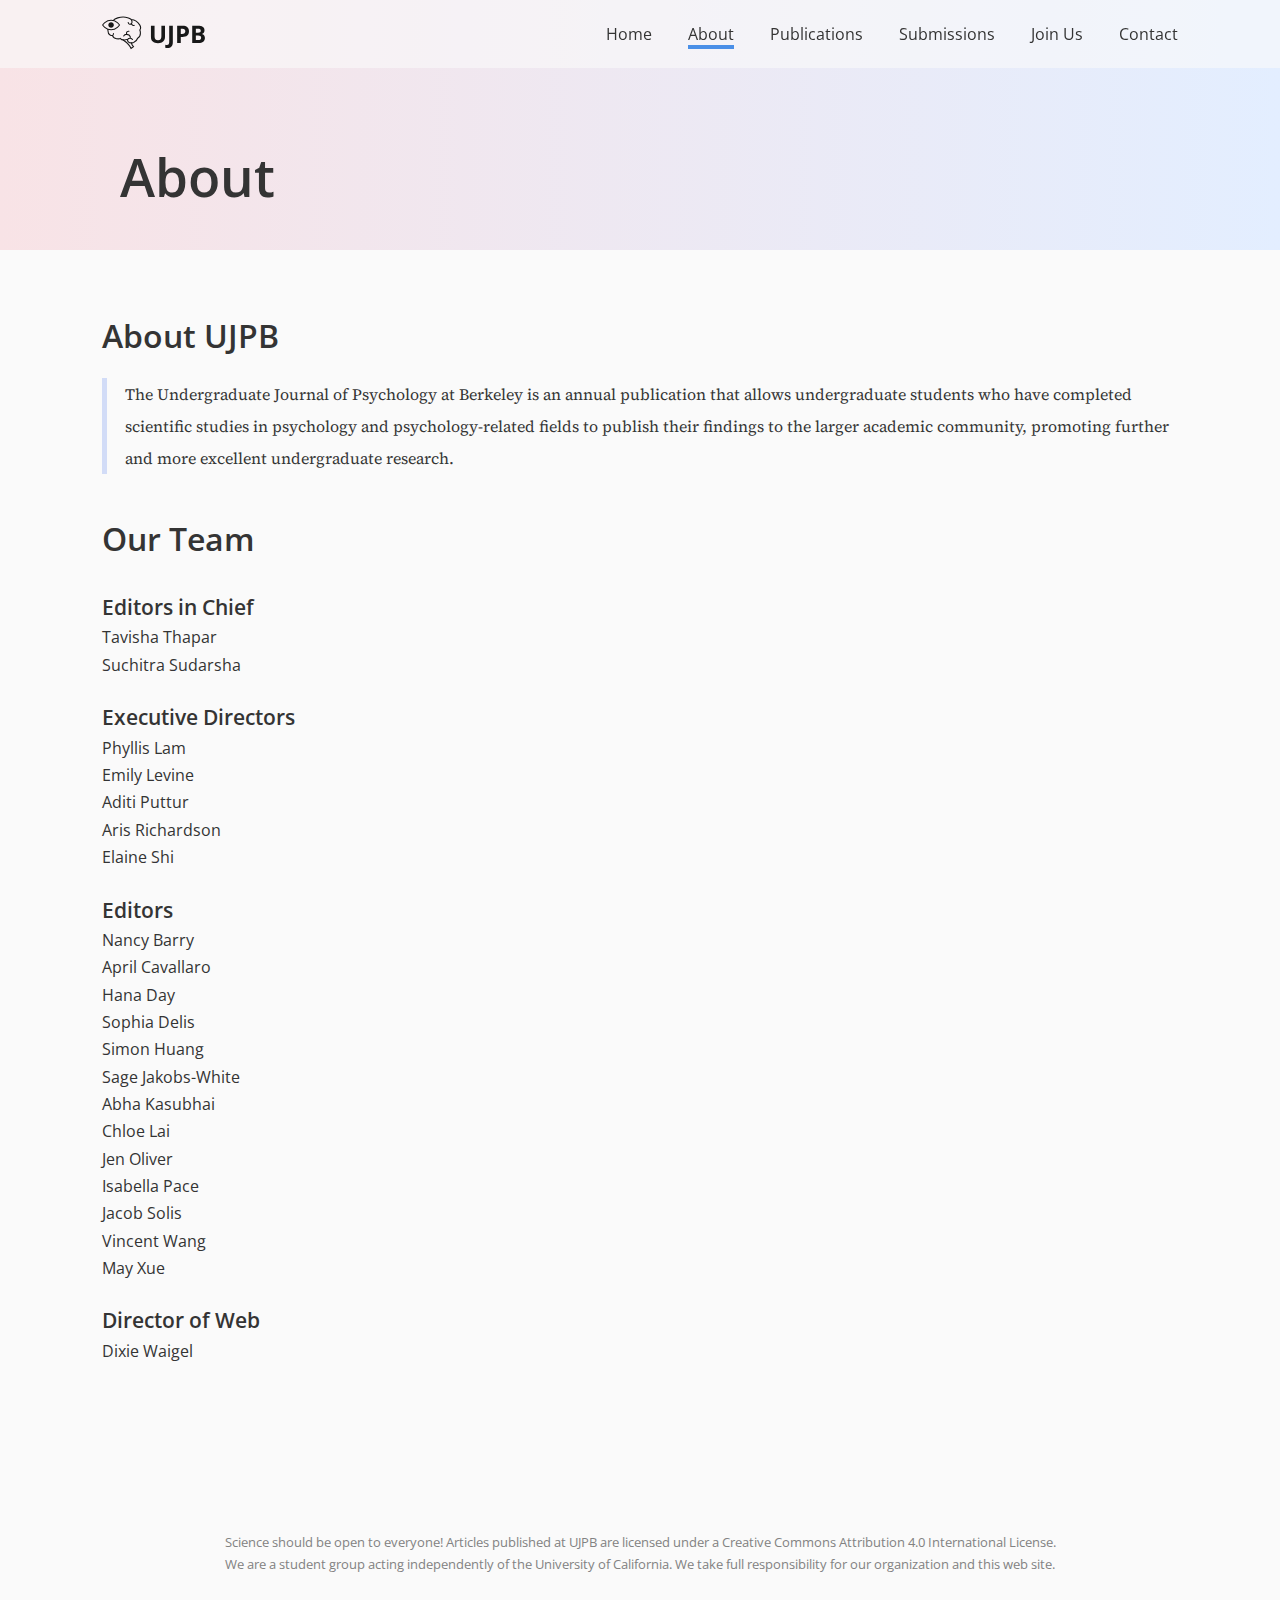
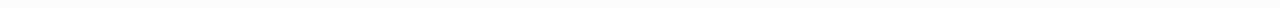
==== about.html @ ec9692de "UJPB – My position" ====
<!DOCTYPE html>
<!--[if lt IE 7]>      <html class="no-js lt-ie9 lt-ie8 lt-ie7"> <![endif]-->
<!--[if IE 7]>         <html class="no-js lt-ie9 lt-ie8"> <![endif]-->
<!--[if IE 8]>         <html class="no-js lt-ie9"> <![endif]-->
<!--[if gt IE 8]>      <html class="no-js"> <![endif]-->
<html>
    <head>
        <meta charset="utf-8">
        <meta http-equiv="X-UA-Compatible" content="IE=edge">
        <title>UJPB | About</title>
        <link rel="shortcut icon" type="image/jpg" href="assets/img/logo2.svg"/>
        <!--Favicon Info-->
        <link rel="apple-touch-icon" sizes="180x180" href="assets/img/apple-touch-icon.png">
        <link rel="icon" type="image/png" sizes="32x32" href="assets/img/favicon-32x32.png">
        <link rel="icon" type="image/png" sizes="16x16" href="assets/img/favicon-16x16.png">
        <link rel="manifest" href="assets/img/site.webmanifest">
        <meta name="msapplication-config" content="assets/img/browserconfig.xml" />
        <meta name="msapplication-TileColor" content="#FAFAFA">
        <meta name="theme-color" content="#FAFAFA">

        <meta name="description" content="">
        <meta name="viewport" content="width=device-width, initial-scale=1">
        <link rel="preconnect" href="https://fonts.gstatic.com"> 
        <link rel="preconnect" href="https://fonts.gstatic.com"> 
        <link href="https://fonts.googleapis.com/css2?family=Open+Sans:ital,wght@0,300;0,400;0,600;0,700;0,800;1,300;1,400;1,600;1,700;1,800&family=Source+Serif+Pro:ital,wght@0,200;0,300;0,400;0,600;0,700;0,900;1,200;1,300;1,400;1,600;1,700;1,900&display=swap" rel="stylesheet">
        <link rel="stylesheet" href="assets/css/main.css">
    </head>
    <body>
        <!--[if lt IE 7]>
            <p class="browsehappy">You are using an <strong>outdated</strong> browser. Please <a href="#">upgrade your browser</a> to improve your experience.</p>
        <![endif]-->
        <header>
            <section class="nav-holder">
                <div class="nav-items">
                    <a href="index.html" id="header-logo-link">
                        <img id="header-logo" src="assets/img/logo.svg" alt="">
                    </a>
                    <nav>
                        <ul>
                            <li><a href="index.html">Home</a></li>
                            <li><a href="about.html" class="current">About</a></li>
                            <li><a href="publications.html">Publications</a></li>
                            <li><a href="submissions.html">Submissions</a></li>
                            <li><a href="joinus.html">Join Us</a></li>
                            <li><a href="contact.html">Contact</a></li>
                        </ul>
                    </nav>
                </div>
            </section>
            
        </header>

        <section class="banner">
            <h1 id="banner-title">About</h1>
        </section>
        
        <section class="content">
            <h3>About UJPB</h3>

            <p id="purple-line">The Undergraduate Journal of Psychology at Berkeley is an annual publication 
                that allows undergraduate students who have completed scientific studies in 
                psychology and psychology-related fields to publish their findings to the larger 
                academic community, promoting further and more excellent undergraduate research.</p>

            <h3>Our Team</h3>

            <h4>Editors in Chief</h4> 
            <h6>Tavisha Thapar</h6> 
            <h6>Suchitra Sudarsha</h6>

            <h4>Executive Directors</h4>
            <h6>Phyllis Lam</h6> 
            <h6>Emily Levine</h6> 
            <h6>Aditi Puttur</h6> 
            <h6>Aris Richardson</h6> 
            <h6>Elaine Shi</h6> 

            <h4>Editors</h4>
            <h6>Nancy Barry</h6> 
            <h6>April Cavallaro</h6>
            <h6>Hana Day</h6>
            <h6>Sophia Delis</h6> 
            <h6>Simon Huang</h6> 
            <h6>Sage Jakobs-White</h6> 
            <h6>Abha Kasubhai</h6> 
            <h6>Chloe Lai</h6> 
            <h6>Jen Oliver</h6> 
            <h6>Isabella Pace</h6> 
            <h6>Jacob Solis</h6> 
            <h6>Vincent Wang</h6> 
            <h6>May Xue</h6>

            <h4>Director of Web</h4>
            <h6>Dixie Waigel</h6>
        </section>

        <footer>
            Science should be open to everyone! Articles published at UJPB are licensed under a
            Creative Commons Attribution 4.0 International License.
            <br>
            We are a student group acting independently of the University of California. We take full responsibility for our organization and this web site.
            <br>
        </footer>
        <script src="" async defer></script>
    </body>
</html>
---- assets/css/main.css ----
/* Whole Page */

html, body, div, span, applet, object,
iframe, h1, h2, h3, h4, h5, h6, p, blockquote,
pre, a, abbr, acronym, address, big, cite,
code, del, dfn, em, img, ins, kbd, q, s, samp,
small, strike, strong, sub, sup, tt, var, b,
u, i, center, dl, dt, dd, ol, ul, li, fieldset,
form, label, legend, table, caption, tbody,
tfoot, thead, tr, th, td, article, aside,
canvas, details, embed, figure, figcaption,
footer, header, hgroup, menu, nav, output, ruby,
section, summary, time, mark, audio, video {
    margin: 0;
	padding: 0;
	border: 0;
	font-size: 100%;
	font: inherit;
	vertical-align: baseline;
}

@keyframes fadein {
    from { opacity: 0}
    to   { opacity: 1}
}

body {
    font-family: 'Open Sans', sans-serif;
    display: block;
    color: #343434;
    background: #fafafa;
    line-height: 1;
    animation: fadein 1s;
    height: 100%;
    width: 100%;
    max-width: 1440px;
    min-width: 320px;
    overflow-x: hidden;
    user-select: none;
    
}

a {
    text-decoration: none;
}

/* Nav Bar */

nav a {
    color: inherit; /* remove blue link colour */
    text-decoration: inherit; /* no underline */
}

header {
    width: 100%;
    position: fixed;
    left: 0;
    top: 0;
    padding: 1rem 0;
    z-index: 100;
    background-color: rgba(250, 250, 250, 0.6);
    transition: 0.5s;
    display: -moz-flex;
	display: -webkit-flex;
	display: -ms-flex;
    display: flex;
    justify-content: center;
    align-items: center;
}

.nav-holder {
    max-width: 1440px;
    width: 100%;
}

.nav-items {
    padding: 0 8%;
    display: flex;
    justify-content: space-between;
    align-items: center;
}

nav ul li {
    list-style-type: none;
    display: inline-block;
    padding-left: 2rem;
}

nav ul li a:hover {
    border-bottom: 4px solid #4A8FE7;
    transition: 0.2s;
}

.current {
    border-bottom: 4px solid #4A8FE7;
}

/* Content */

h1 {
    font-size: 40pt;
    font-weight: 600;
    line-height: normal;
}

h3 {
    font-size: 24pt;
    font-weight: 600;
    line-height: normal;
    margin-top: 24pt;
    margin-bottom: 8pt;
}

h4 {
    font-size: 16pt;
    font-weight: 600;
    line-height: normal;
    margin-top: 16pt;
    margin-bottom: 4pt;
}

h6 {
    font-size: 12pt;
    font-weight: 400;
    line-height: normal;
    margin-bottom: 4pt;
}

p {
    font-family: Source Serif Pro;
    font-size: 12pt;
    line-height: 24pt;
    margin: 8pt 0;
}

.content ul { 
    font-family: Source Serif Pro;
    font-size: 12pt;
    line-height: 24pt;
    margin: 8pt 0;
    padding-left: 32pt;
}

.banner {
    min-height: 250px;
    background: linear-gradient(to right, rgba(248,227,230,1), rgba(227,238,255,1));
}

#banner-title {
    padding-top: 140px;
    padding-left: 120px;
}

.content {
    display: flex;
    flex-direction: column;
    padding: 0 8%;
    margin-top: 2rem;
}

#left-box {
    flex-direction: column;
    max-width: 50%;
    margin: 0;
}

.left-box-item {
    margin-bottom: 1rem;
    display: flex;
}

#purple-line {
    padding-left: 18px;
    border-left: 5px solid  rgba(119, 153, 241, 0.3);
    height: 100%;
    border-style: solid;
}

#notice {
    border-style: solid;
    border-width: 1px;
    border-color: #aaaaaa;
    line-height: 35pt;
    border-radius: 20px;
    padding: 2px 18px;
}

#home-buttons {
    display: flex;
    flex-direction: row;
    align-items: center;
}

.button {
    display: flex;
    flex-direction: row;
    align-items: center;
    line-height: 36pt;
    border-radius: 20px;
    font-weight: 600;
    padding: 2px 18px;
    padding-right: 18px;
    margin-top: 8px;
    cursor: pointer;
    max-width: none;
}

#browse-button {
    border-style: solid;
    border-width: 1px;
    border-color: #343434;
    transition: 0.2s;
}

#browse-button:hover {
    color: white;
    background-color: #343434;
    transition: 0.2s;
}

#new-button {
    color: white;
    background-color: #4A8FE7;
    transition: 0.2s;
}

#new-button:hover {
    background-color: #343434;
    transition: 0.2s;
}

#right-box {
    max-width: 35%;
    margin-left: 4%;
    justify-content: center;
    align-items: center;
    height: 100%;
}

#bubbles {
    width: 100%;
    max-width: 600px;
    margin-left: 4%;
}

.contentLink {
    color: #4A8FE7;
    text-decoration: underline;
    text-decoration-style: dotted;
    text-decoration-color: #4A8FE7;
}

.contentLink:hover {
    color: #E16C8C;
    text-decoration: underline;
    text-decoration-style: dotted;
    text-decoration-color: #E16C8C;
}

/* Publications */

#recentPublication {
    margin-top: 40px;
    display: flex;
    flex-direction: row;
    justify-content: center;
    align-items: center;
    margin-bottom: 40px;
}

#recentPublication h3 {
    margin-top: 0;
}

#recentPublicationImg {
    margin-right: 4%
}

#newestThumbnail {
    max-width: 300px;
}

#recentPublicationInfo {
    display: flex;
    flex-direction: column;
    max-width: 500px;
}

.tags {
    display: flex;
    flex-direction: row;
}

.tag {
    font-size: 10pt;
    font-weight: 600;
    color: #fafafa;
    background-color: #E16C8C;
    padding: 6px 8px;
    margin-right: 8px;
    border-radius: 8px;
}

/* Footer */

footer {
    width: 100%;
    position: relative;
    margin-top: 10em;
    bottom: 0;
    z-index: 1;
    background-color: rgba(250, 250, 250, 0.7);
    color: #828282;
    display: -moz-flex;
	display: -webkit-flex;
	display: -ms-flex;
    padding: 2rem 0;
    display: flex;
    flex-direction: column;
    justify-content: center;
    align-items: center;
    font-size: 10pt;
    line-height: 16pt;
}
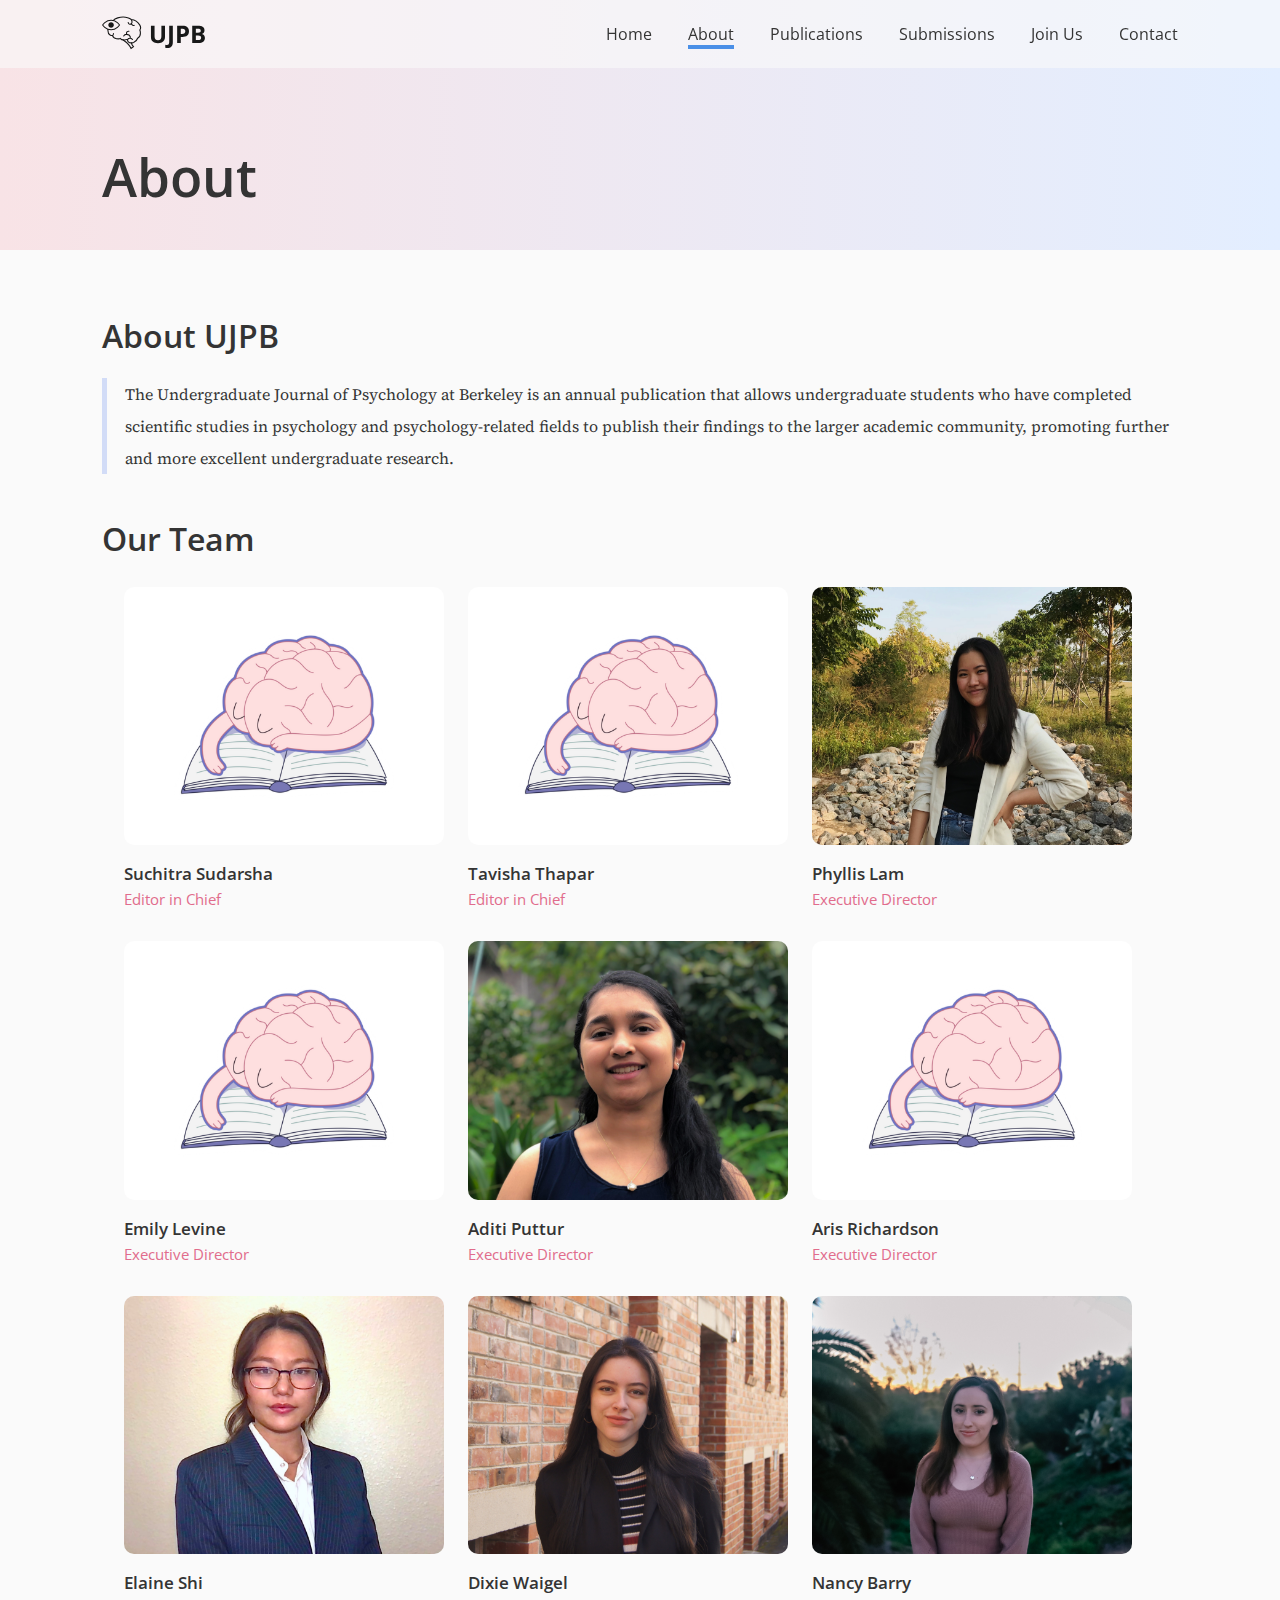
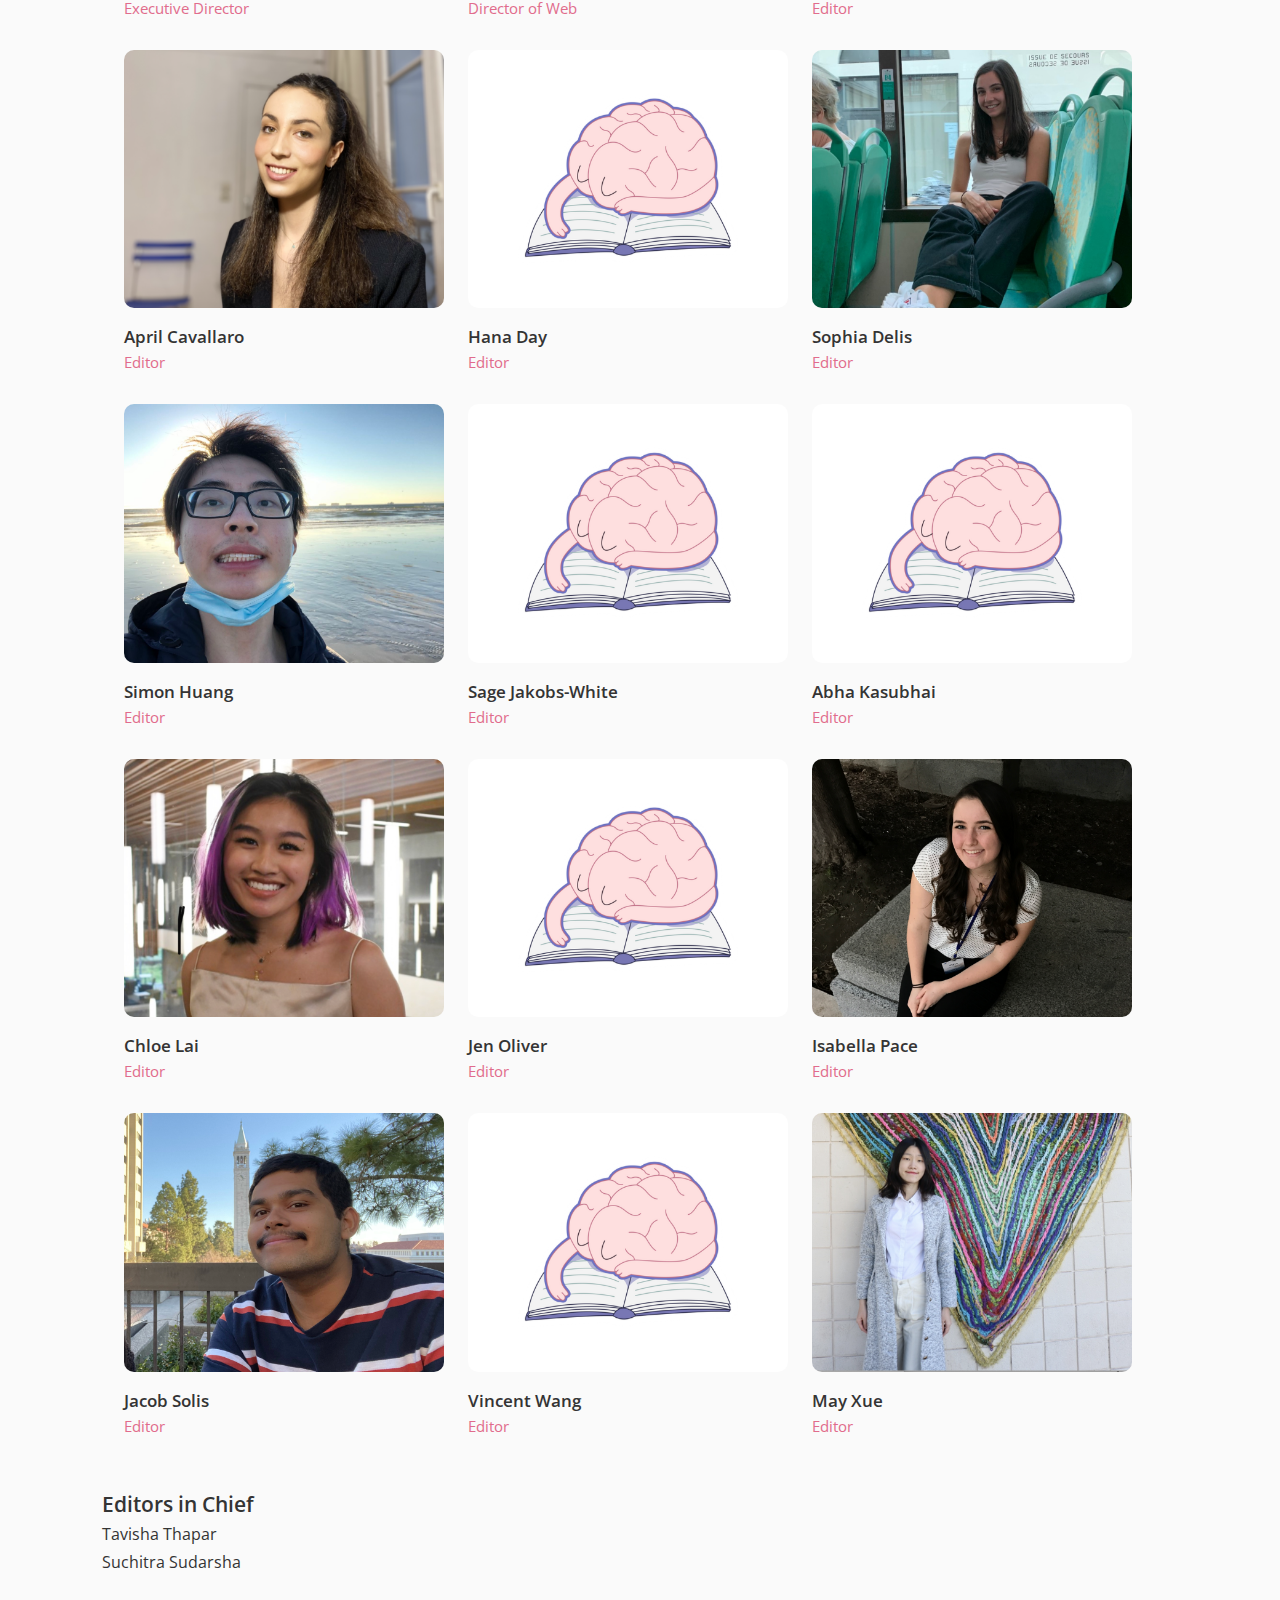
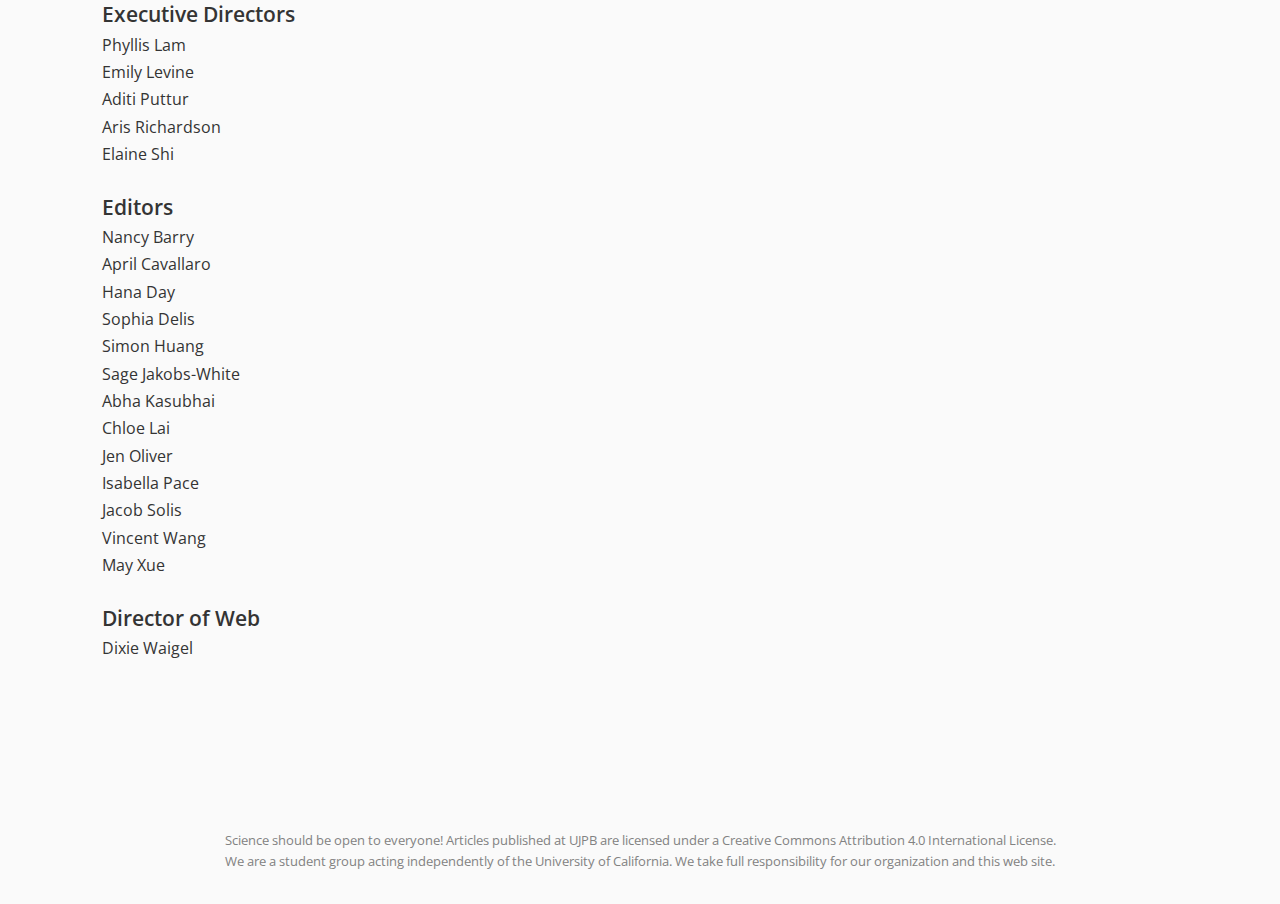
==== commit e2572d44: "UJPB - Members and minor fixes" ====
--- a/about.html
+++ b/about.html
@@ -63,6 +63,122 @@
                 academic community, promoting further and more excellent undergraduate research.</p>
 
             <h3>Our Team</h3>
+            <!-- ALL MEMBER IMAGES, NAMES, AND POSITIONS HERE-->
+            <div class="team-members">
+                <div class="member">
+                    <img src="assets/img/default-image.png" class="member-picture"> 
+                    <p class="member-name">Suchitra Sudarsha</p>
+                    <p class="member-position">Editor in Chief</p>
+                </div>
+                <div class="member">
+                    <img src="assets/img/default-image.png" class="member-picture"> 
+                    <p class="member-name">Tavisha Thapar</p>
+                    <p class="member-position">Editor in Chief</p>
+                </div>
+                <div class="member">
+                    <img src="assets/img/members/phyllis-lam.png" class="member-picture"> 
+                    <p class="member-name">Phyllis Lam</p>
+                    <p class="member-position">Executive Director</p>
+                </div>
+                <div class="member">
+                    <img src="assets/img/default-image.png" class="member-picture"> 
+                    <p class="member-name">Emily Levine</p>
+                    <p class="member-position">Executive Director</p>
+                </div>
+                <div class="member">
+                    <img src="assets/img/members/aditi-puttur.png" class="member-picture"> 
+                    <p class="member-name">Aditi Puttur</p>
+                    <p class="member-position">Executive Director</p>
+                </div>
+                <div class="member">
+                    <img src="assets/img/default-image.png" class="member-picture"> 
+                    <p class="member-name">Aris Richardson</p>
+                    <p class="member-position">Executive Director</p>
+                </div>
+                <div class="member">
+                    <img src="assets/img/members/elaine-shi.png" class="member-picture"> 
+                    <p class="member-name">Elaine Shi</p>
+                    <p class="member-position">Executive Director</p>
+                </div>
+                <div class="member">
+                    <img src="assets/img/members/dixie-waigel.png" class="member-picture"> 
+                    <p class="member-name">Dixie Waigel</p>
+                    <p class="member-position">Director of Web</p>
+                </div>
+                <div class="member">
+                    <img src="assets/img/members/nancy-barry.png" class="member-picture"> 
+                    <p class="member-name">Nancy Barry</p>
+                    <p class="member-position">Editor</p>
+                </div>
+                <div class="member">
+                    <img src="assets/img/members/april-cavallaro.png" class="member-picture"> 
+                    <p class="member-name">April Cavallaro</p>
+                    <p class="member-position">Editor</p>
+                </div>
+                <div class="member">
+                    <img src="assets/img/default-image.png" class="member-picture"> 
+                    <p class="member-name">Hana Day</p>
+                    <p class="member-position">Editor</p>
+                </div>
+                <div class="member">
+                    <img src="assets/img/members/sophia-delis.png" class="member-picture"> 
+                    <p class="member-name">Sophia Delis</p>
+                    <p class="member-position">Editor</p>
+                </div>
+                <div class="member">
+                    <img src="assets/img/members/simon-huang.png" class="member-picture"> 
+                    <p class="member-name">Simon Huang</p>
+                    <p class="member-position">Editor</p>
+                </div>
+                <div class="member">
+                    <img src="assets/img/default-image.png" class="member-picture"> 
+                    <p class="member-name">Sage Jakobs-White</p>
+                    <p class="member-position">Editor</p>
+                </div>
+                <div class="member">
+                    <img src="assets/img/default-image.png" class="member-picture"> 
+                    <p class="member-name">Abha Kasubhai</p>
+                    <p class="member-position">Editor</p>
+                </div>
+                <div class="member">
+                    <img src="assets/img/members/chloe-lai.png" class="member-picture"> 
+                    <p class="member-name">Chloe Lai</p>
+                    <p class="member-position">Editor</p>
+                </div>
+                <div class="member">
+                    <img src="assets/img/default-image.png" class="member-picture"> 
+                    <p class="member-name">Jen Oliver</p>
+                    <p class="member-position">Editor</p>
+                </div>
+                <div class="member">
+                    <img src="assets/img/members/isabella-pace.png" class="member-picture"> 
+                    <p class="member-name">Isabella Pace</p>
+                    <p class="member-position">Editor</p>
+                </div>
+                <div class="member">
+                    <img src="assets/img/members/jacob-solis.png" class="member-picture"> 
+                    <p class="member-name">Jacob Solis</p>
+                    <p class="member-position">Editor</p>
+                </div>
+                <div class="member">
+                    <img src="assets/img/default-image.png" class="member-picture"> 
+                    <p class="member-name">Vincent Wang</p>
+                    <p class="member-position">Editor</p>
+                </div>
+                <div class="member">
+                    <img src="assets/img/members/may-xue.png" class="member-picture"> 
+                    <p class="member-name">May Xue</p>
+                    <p class="member-position">Editor</p>
+                </div>
+                <!-- TEMPLATE MEMBER W/ DEFAULT IMAGE
+                <div class="member">
+                    <img src="assets/img/default-image.png" class="member-picture"> 
+                    <p class="member-name">Name</p>
+                    <p class="member-position">Position</p>
+                </div>
+                -->
+            </div>
+            
 
             <h4>Editors in Chief</h4> 
             <h6>Tavisha Thapar</h6> 
--- a/assets/css/main.css
+++ b/assets/css/main.css
@@ -143,12 +143,12 @@
 
 .banner {
     min-height: 250px;
+    padding: 0 8%;
     background: linear-gradient(to right, rgba(248,227,230,1), rgba(227,238,255,1));
 }
 
 #banner-title {
     padding-top: 140px;
-    padding-left: 120px;
 }
 
 .content {
@@ -255,6 +255,53 @@
     text-decoration: underline;
     text-decoration-style: dotted;
     text-decoration-color: #E16C8C;
+}
+
+/* About */
+
+#our-team {
+    
+}
+
+.team-members {
+    display: flex;
+    flex-direction: row;
+    flex-wrap: wrap;
+    justify-content: center;
+    align-items: center;
+    margin-top: 16px;
+}
+
+.member {
+    display: flex;
+    flex-direction: column;
+    justify-content: center;
+    margin-bottom: 32px;
+    margin-right: 24px;
+}
+
+.member-picture {
+    border-radius: 10px;
+    max-width: 320px;
+}
+
+.member-name {
+    font-family: 'Open Sans', sans-serif;
+    font-weight: 600;
+    font-size: 13pt;
+    margin: 0;
+    margin-top: 16px;
+    line-height: normal;
+}
+
+.member-position {
+    font-family: 'Open Sans', sans-serif;
+    font-weight: 400;
+    font-size: 11pt;
+    margin: 0;
+    margin-top: 4px;
+    line-height: normal;
+    color: #E16C8C;
 }
 
 /* Publications */
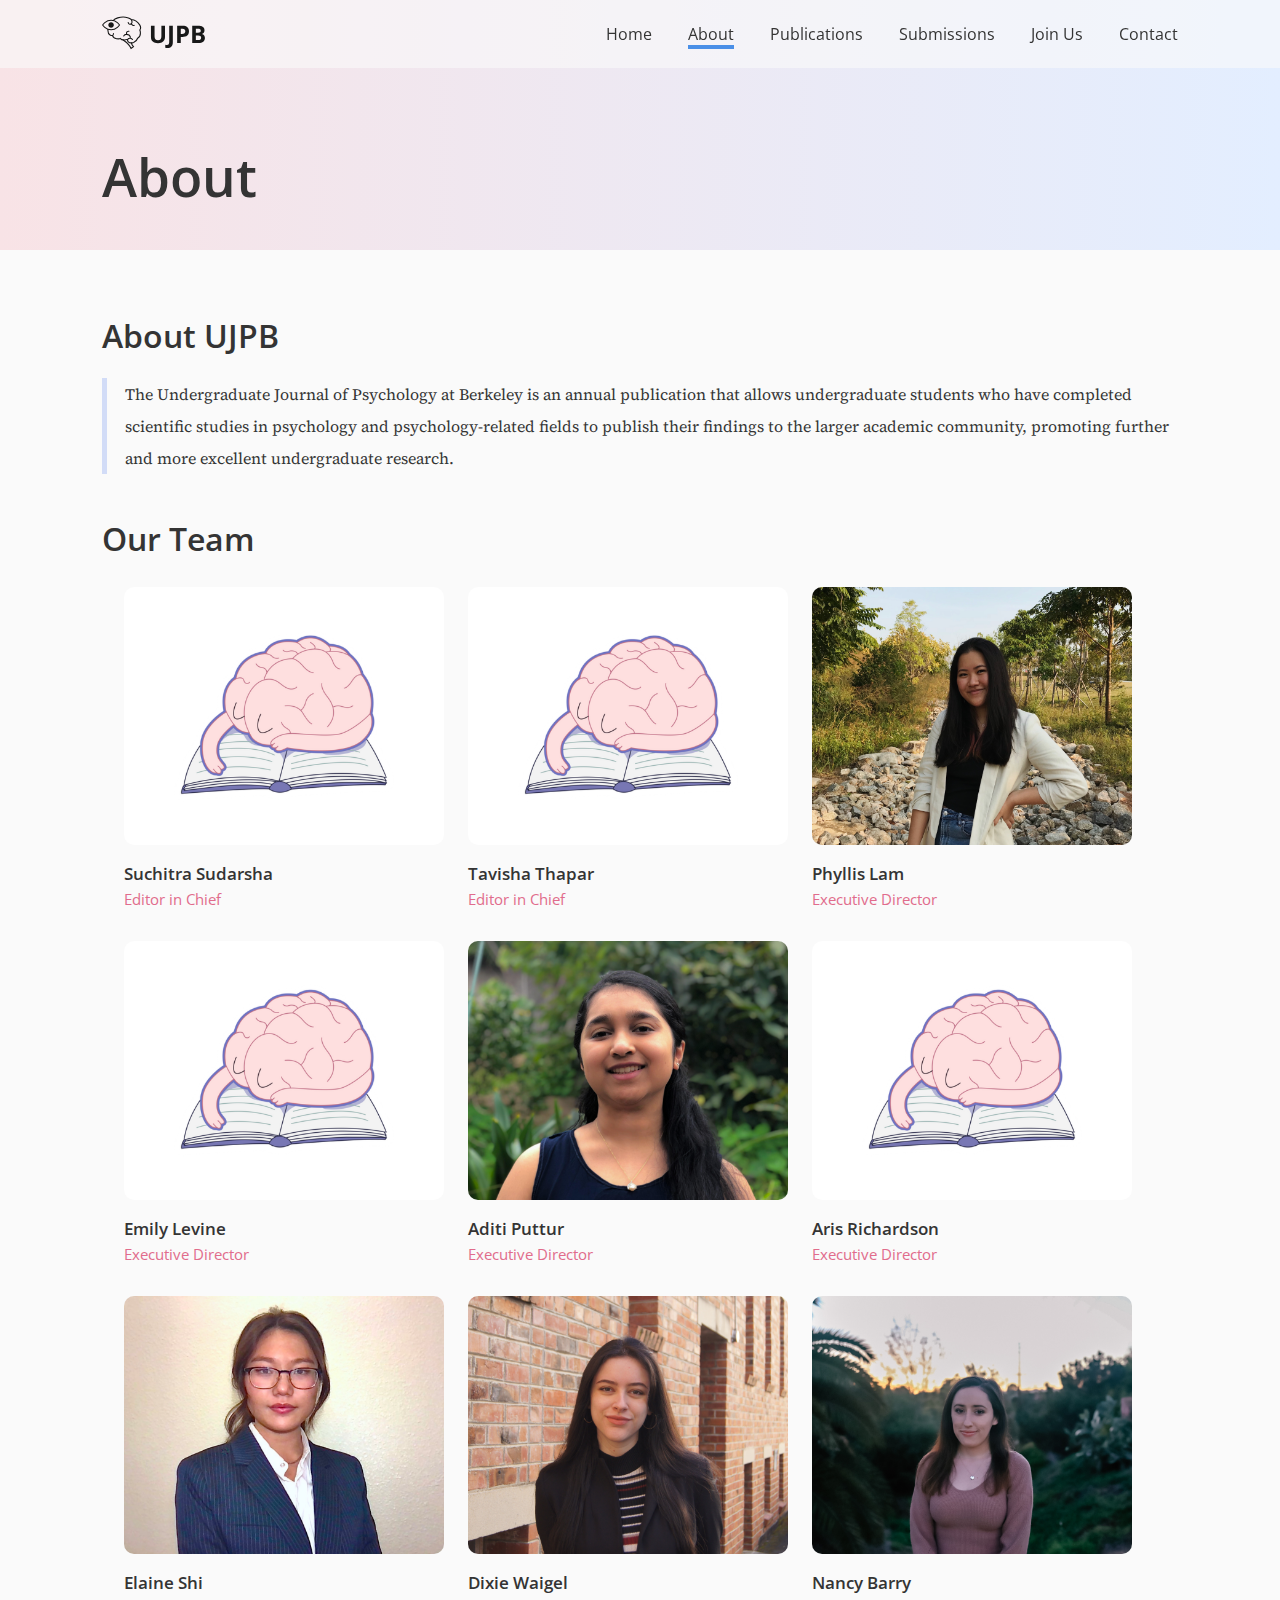
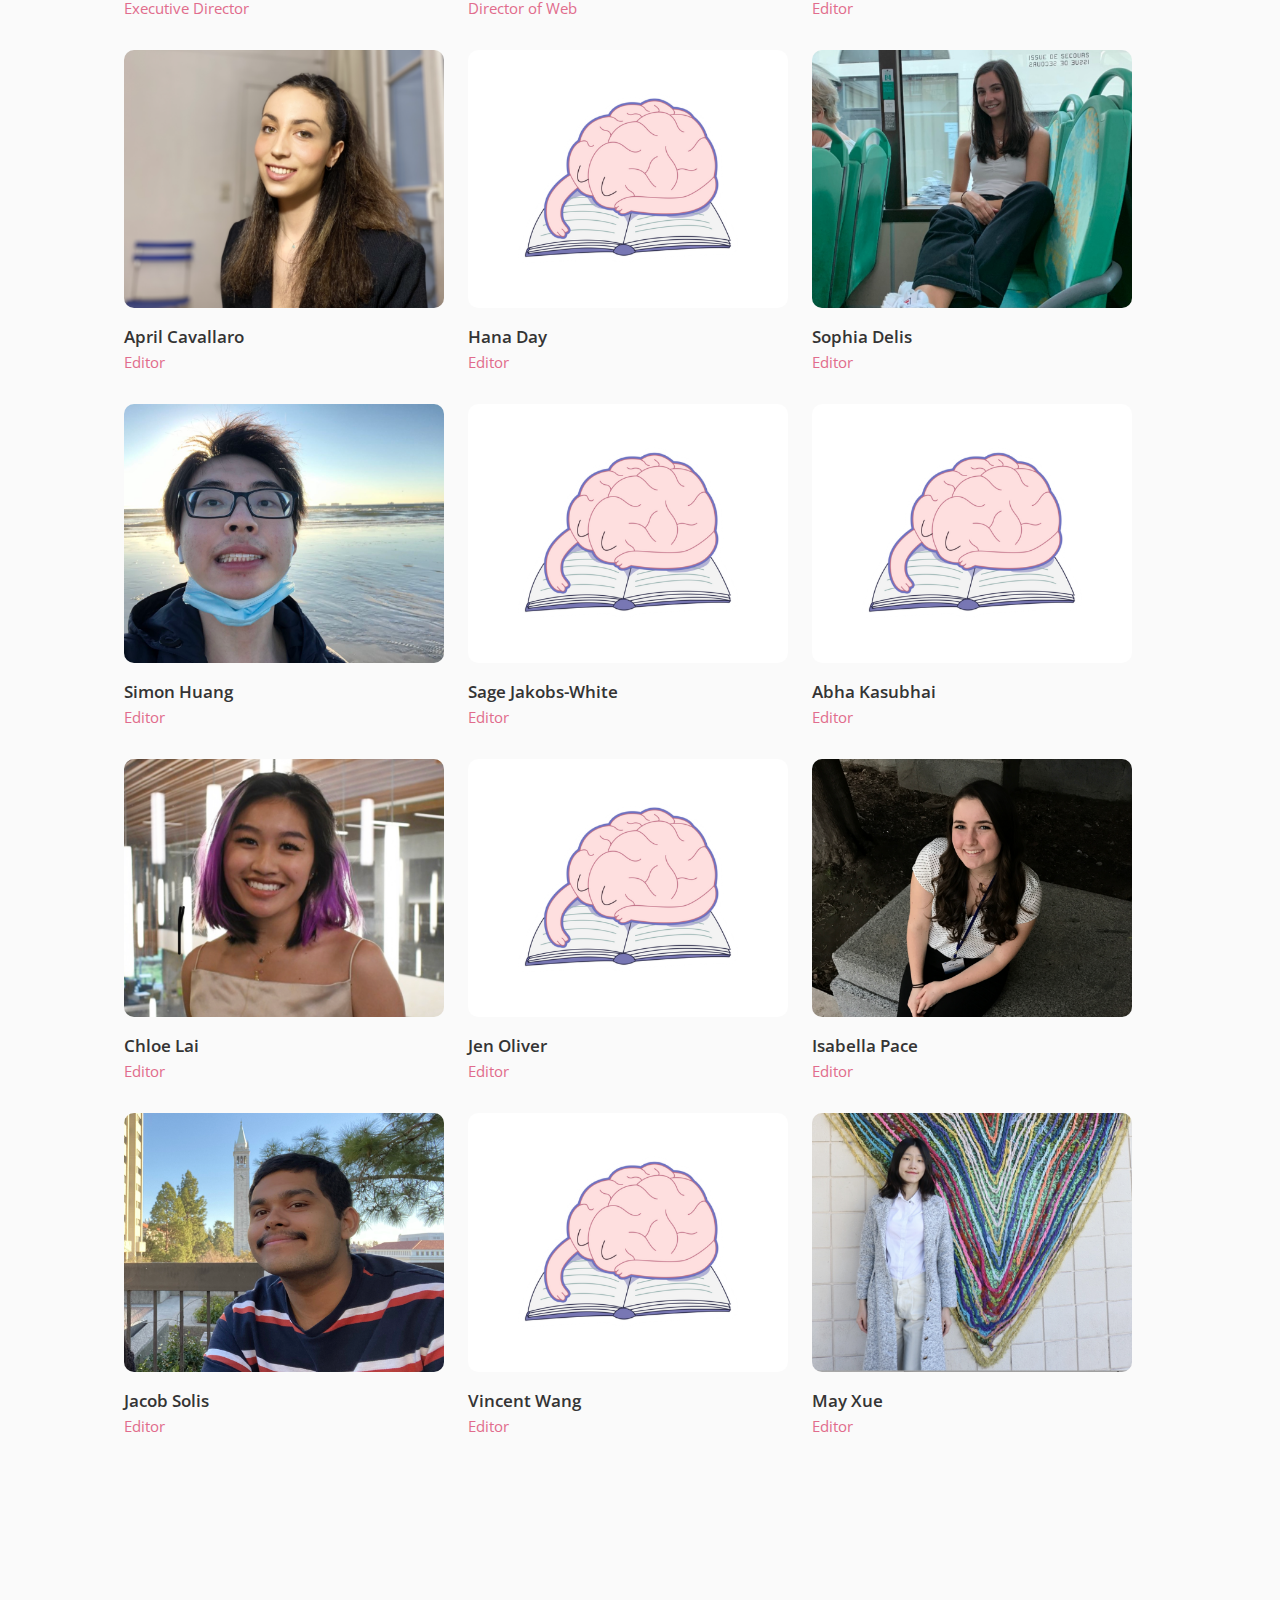
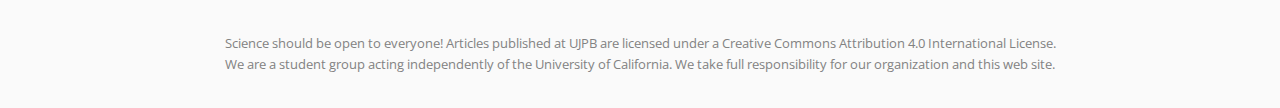
==== commit 8a714121: "UJPB – Remove simplified team" ====
--- a/about.html
+++ b/about.html
@@ -179,7 +179,7 @@
                 -->
             </div>
             
-
+            <!-- SIMPLIFIED TEAM
             <h4>Editors in Chief</h4> 
             <h6>Tavisha Thapar</h6> 
             <h6>Suchitra Sudarsha</h6>
@@ -208,6 +208,8 @@
 
             <h4>Director of Web</h4>
             <h6>Dixie Waigel</h6>
+            -->
+            
         </section>
 
         <footer>
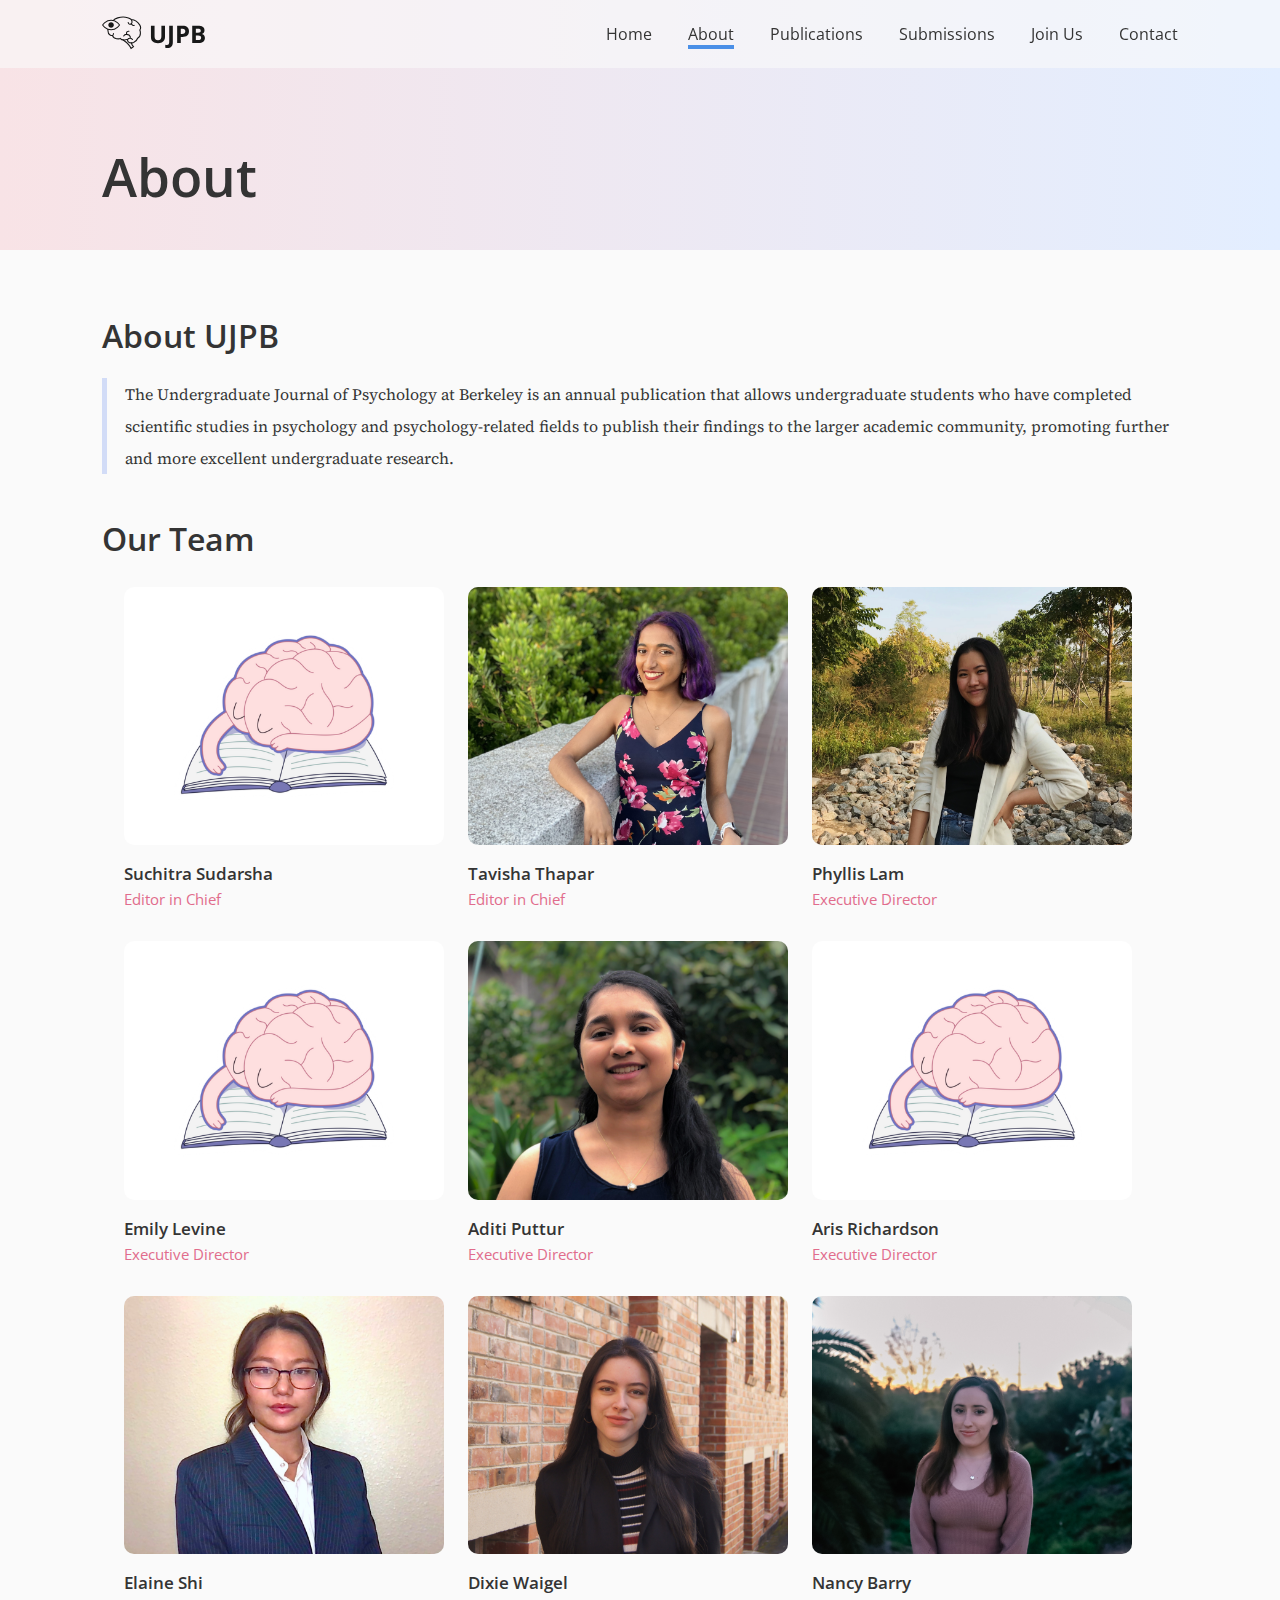
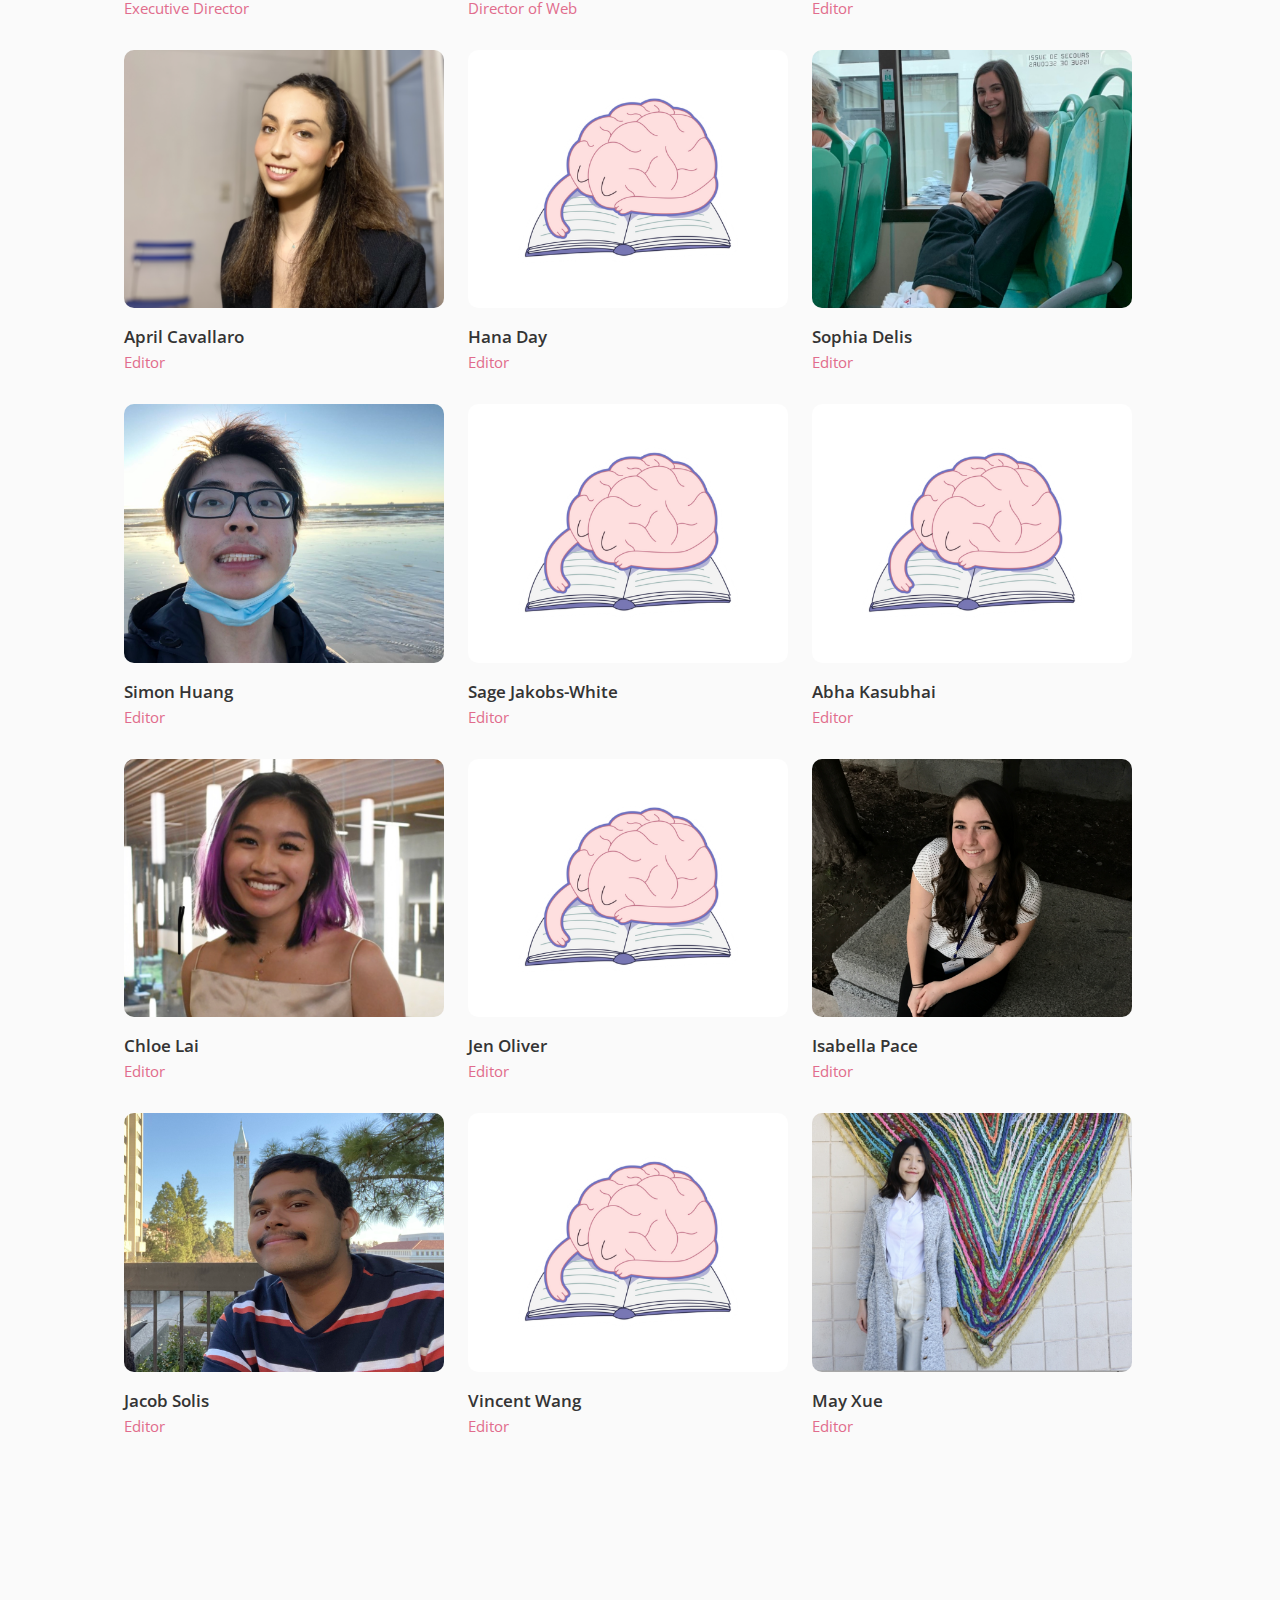
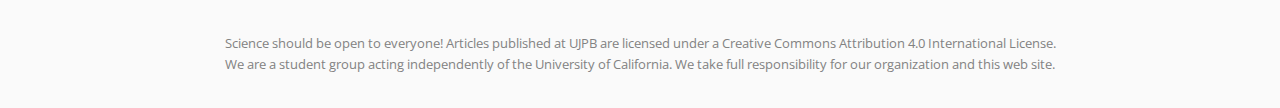
==== commit cdb8f74c: "UJPB - Tavisha image" ====
--- a/about.html
+++ b/about.html
@@ -71,7 +71,7 @@
                     <p class="member-position">Editor in Chief</p>
                 </div>
                 <div class="member">
-                    <img src="assets/img/default-image.png" class="member-picture"> 
+                    <img src="assets/img/members/tavisha-thapar.png" class="member-picture"> 
                     <p class="member-name">Tavisha Thapar</p>
                     <p class="member-position">Editor in Chief</p>
                 </div>
--- a/assets/css/main.css
+++ b/assets/css/main.css
@@ -259,10 +259,6 @@
 
 /* About */
 
-#our-team {
-    
-}
-
 .team-members {
     display: flex;
     flex-direction: row;
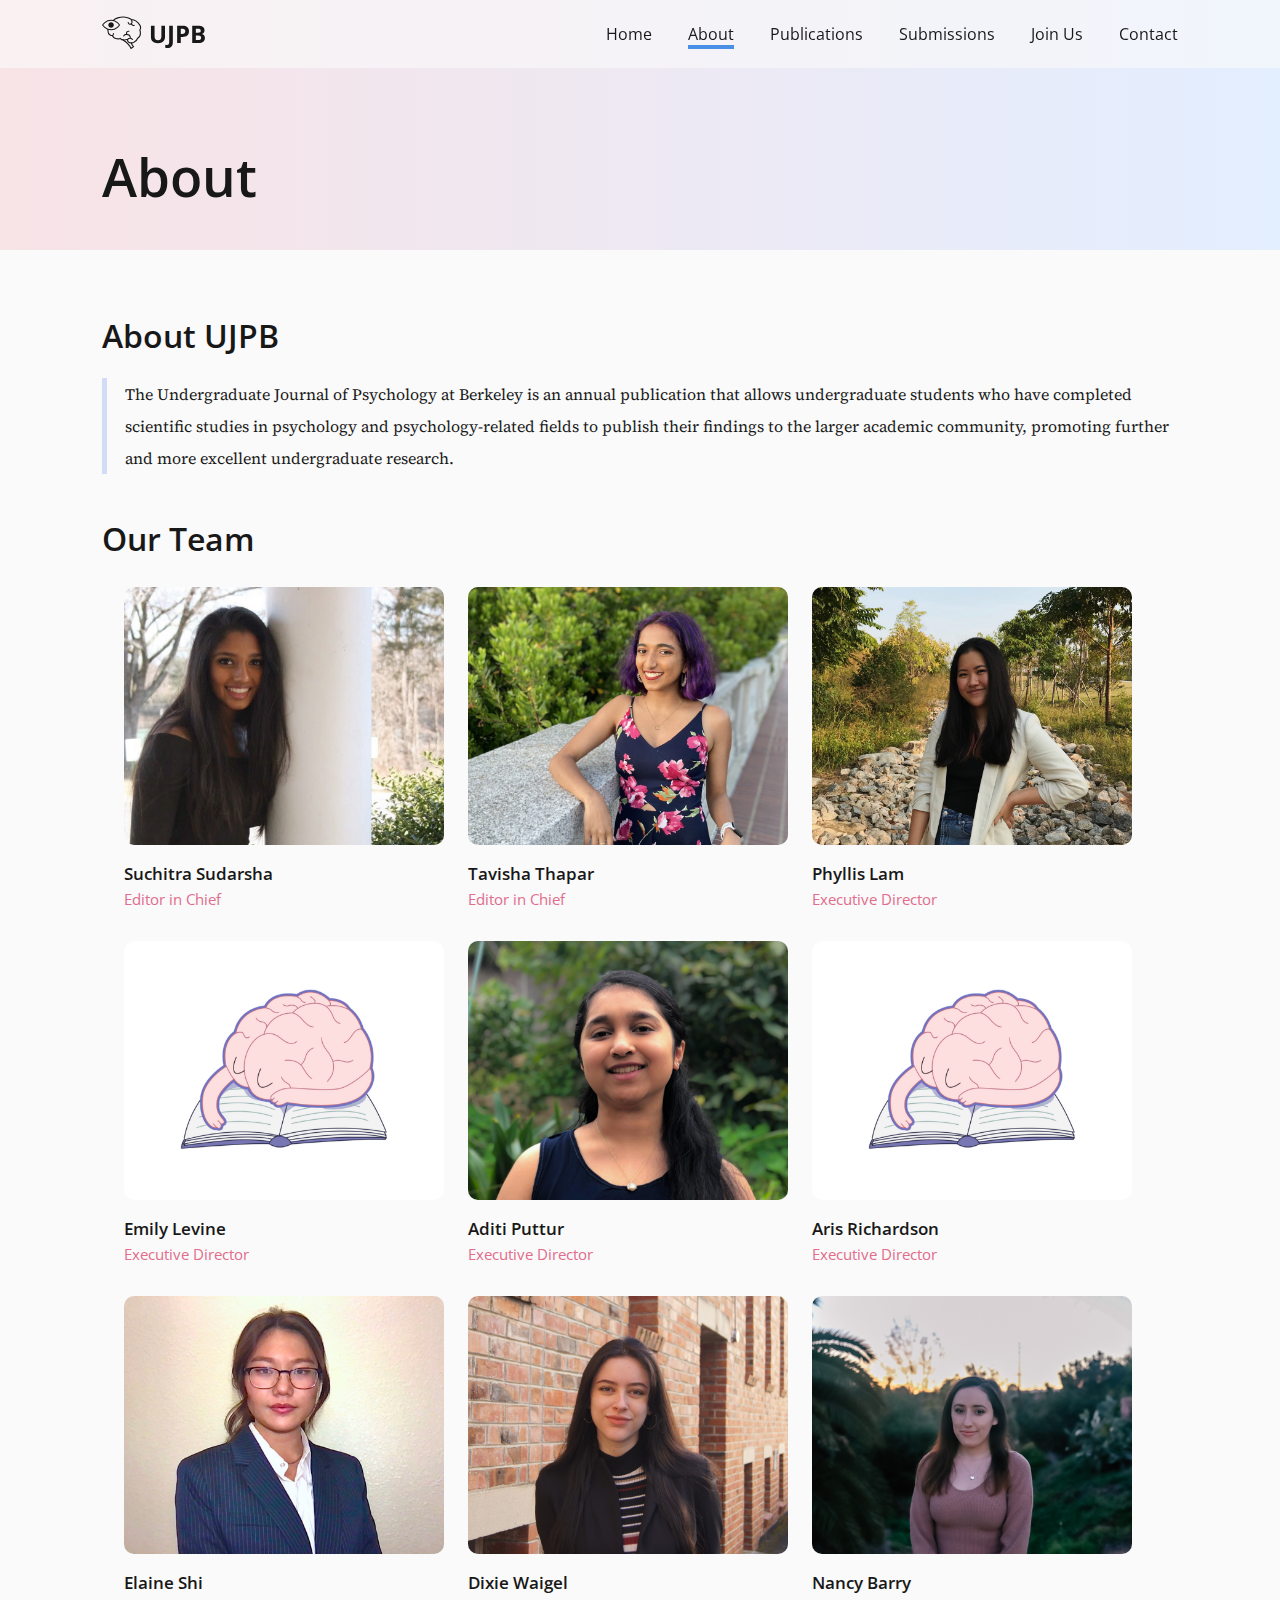
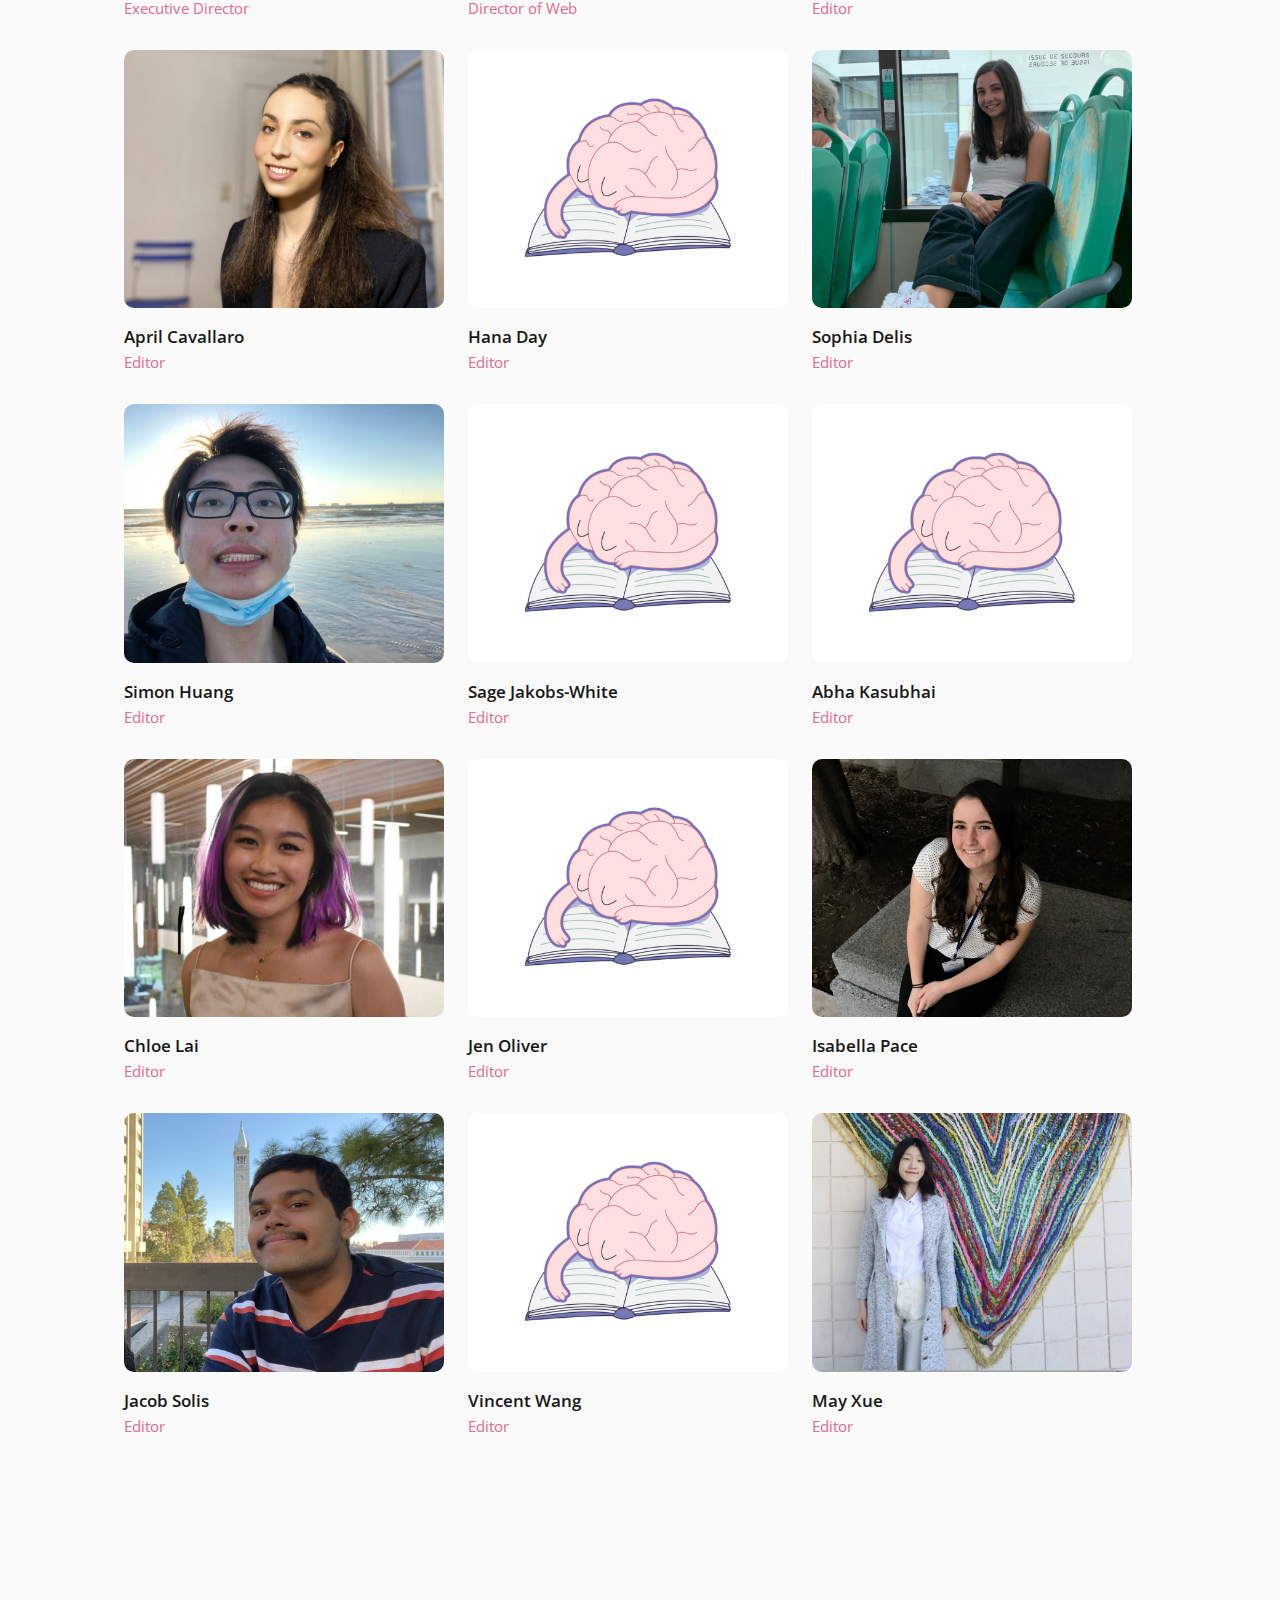
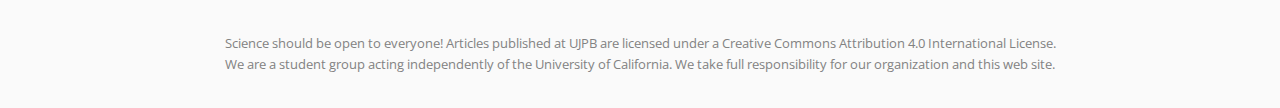
==== commit 084390ea: "UJPB - Added Suchitra image" ====
--- a/about.html
+++ b/about.html
@@ -66,7 +66,7 @@
             <!-- ALL MEMBER IMAGES, NAMES, AND POSITIONS HERE-->
             <div class="team-members">
                 <div class="member">
-                    <img src="assets/img/default-image.png" class="member-picture"> 
+                    <img src="assets/img/members/suchitra-sudarsha.png" class="member-picture"> 
                     <p class="member-name">Suchitra Sudarsha</p>
                     <p class="member-position">Editor in Chief</p>
                 </div>
--- a/assets/css/main.css
+++ b/assets/css/main.css
@@ -27,7 +27,7 @@
 body {
     font-family: 'Open Sans', sans-serif;
     display: block;
-    color: #343434;
+    color: #181818;
     background: #fafafa;
     line-height: 1;
     animation: fadein 1s;
@@ -208,13 +208,13 @@
 #browse-button {
     border-style: solid;
     border-width: 1px;
-    border-color: #343434;
+    border-color: #181818;
     transition: 0.2s;
 }
 
 #browse-button:hover {
     color: white;
-    background-color: #343434;
+    background-color: #181818;
     transition: 0.2s;
 }
 
@@ -225,7 +225,7 @@
 }
 
 #new-button:hover {
-    background-color: #343434;
+    background-color: #181818;
     transition: 0.2s;
 }
 
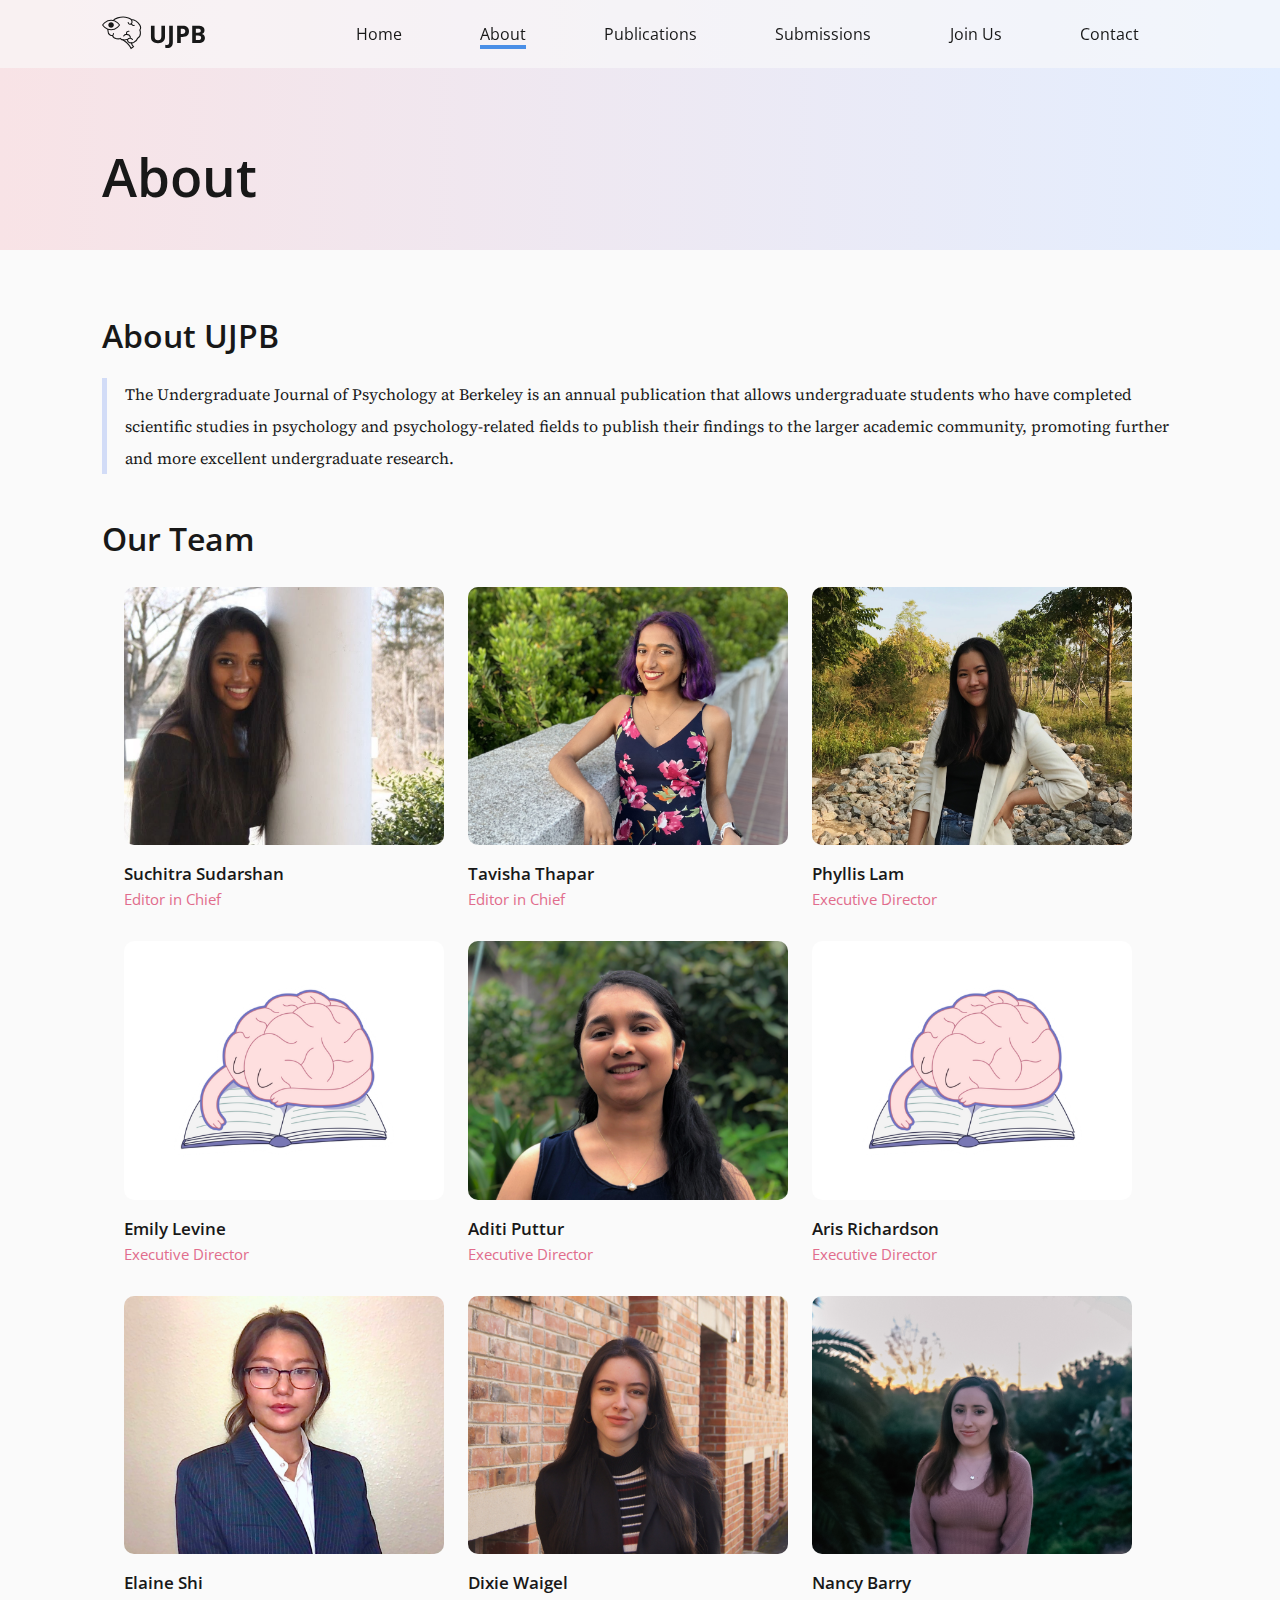
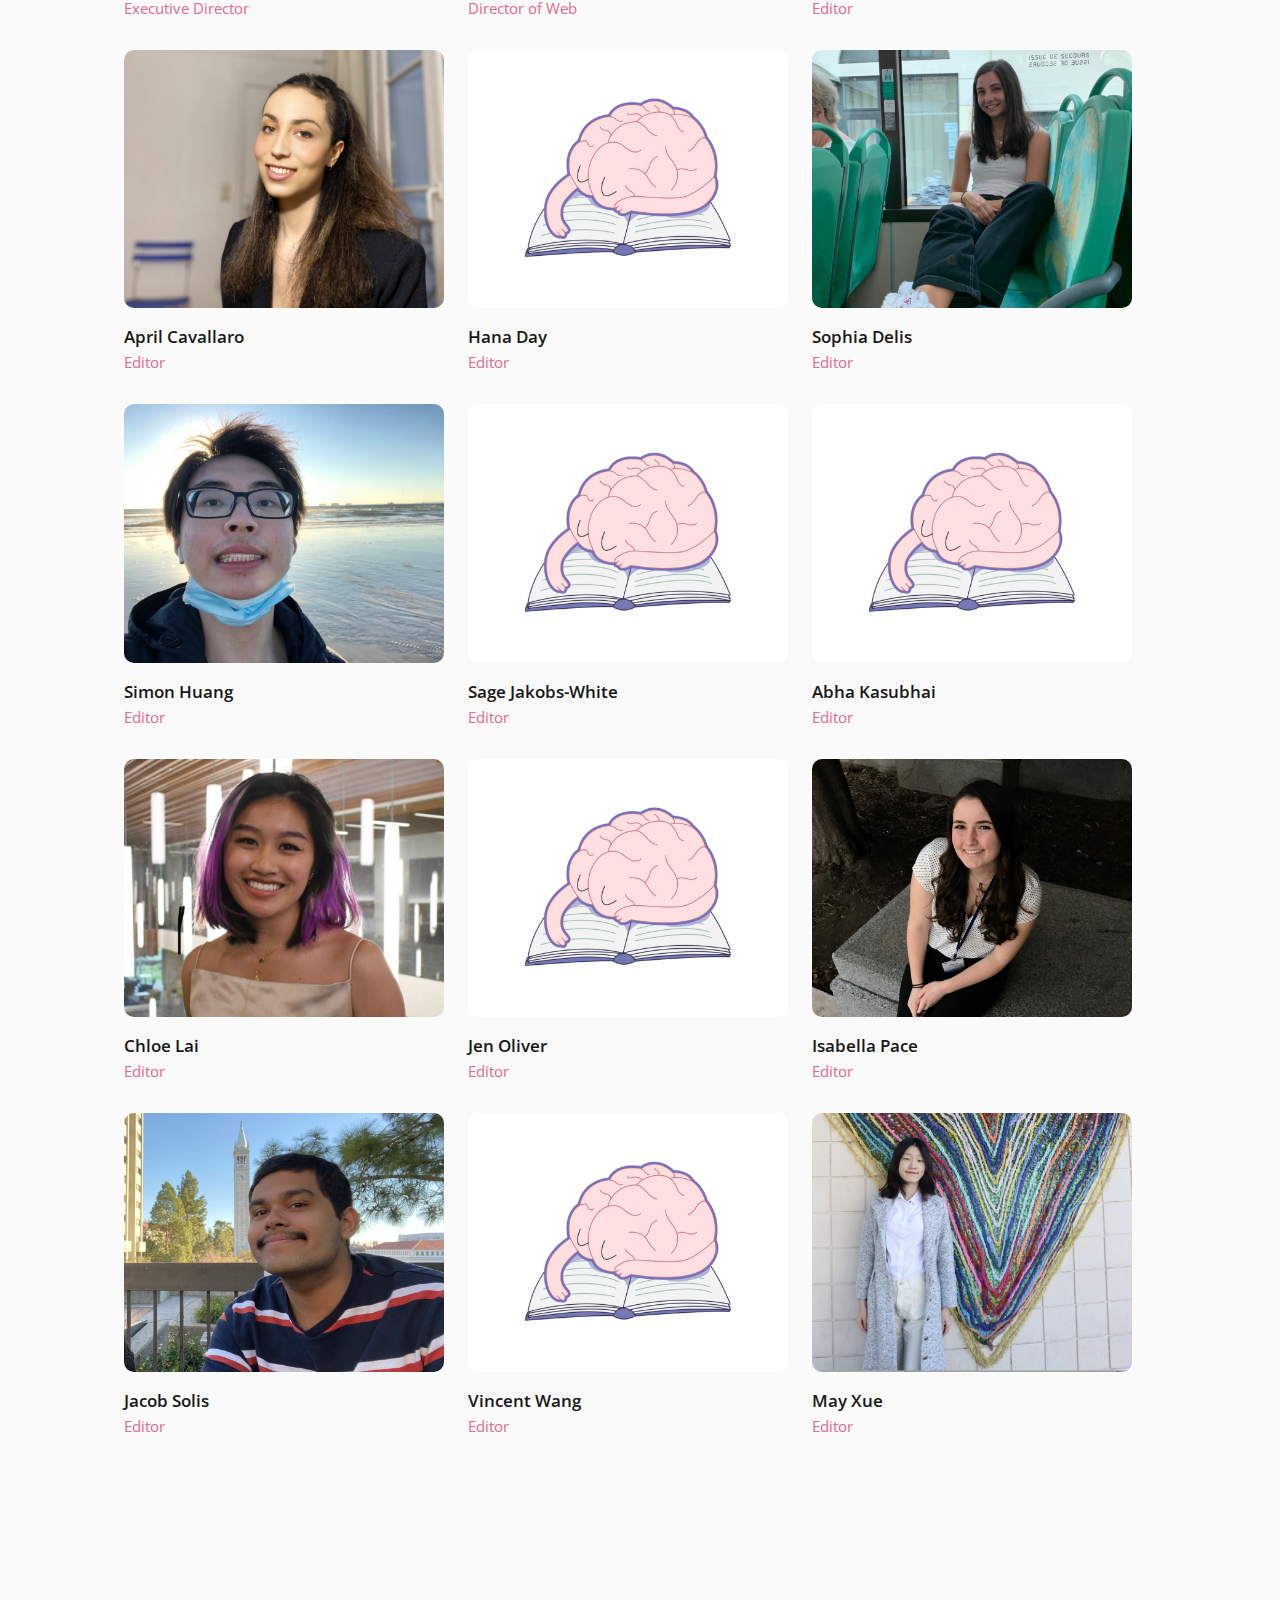
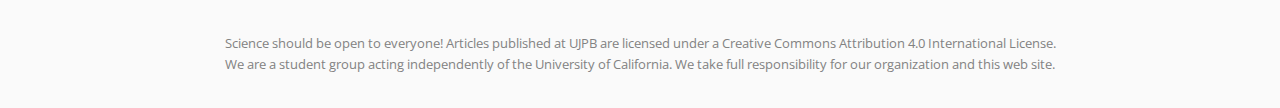
==== commit cc6f971f: "UJPB – Bug fixes" ====
--- a/about.html
+++ b/about.html
@@ -45,6 +45,9 @@
                             <li><a href="contact.html">Contact</a></li>
                         </ul>
                     </nav>
+                    <div class="burger">
+                        <img src="assets/img/burger.svg">
+                    </div>
                 </div>
             </section>
             
@@ -67,7 +70,7 @@
             <div class="team-members">
                 <div class="member">
                     <img src="assets/img/members/suchitra-sudarsha.png" class="member-picture"> 
-                    <p class="member-name">Suchitra Sudarsha</p>
+                    <p class="member-name">Suchitra Sudarshan</p>
                     <p class="member-position">Editor in Chief</p>
                 </div>
                 <div class="member">
--- a/assets/css/main.css
+++ b/assets/css/main.css
@@ -80,15 +80,29 @@
     align-items: center;
 }
 
-nav ul li {
+nav {
+    width: 80%;
+}
+
+nav ul {
+    display: flex;
+    flex-direction: row;
+    justify-content: space-around;
+}
+
+li {
     list-style-type: none;
-    display: inline-block;
-    padding-left: 2rem;
-}
-
-nav ul li a:hover {
+}
+
+li a:hover {
     border-bottom: 4px solid #4A8FE7;
     transition: 0.2s;
+}
+
+.burger {
+    display: none;
+    width: 25px;
+    cursor: pointer;
 }
 
 .current {
@@ -347,7 +361,6 @@
 /* Footer */
 
 footer {
-    width: 100%;
     position: relative;
     margin-top: 10em;
     bottom: 0;
@@ -357,7 +370,7 @@
     display: -moz-flex;
 	display: -webkit-flex;
 	display: -ms-flex;
-    padding: 2rem 0;
+    padding: 2rem 8%;
     display: flex;
     flex-direction: column;
     justify-content: center;
@@ -366,4 +379,71 @@
     line-height: 16pt;
 }
 
-
+@media (max-width: 1279px) {
+    h1 {
+        font-size: 32pt;
+    }
+}
+
+@media (max-width: 768px) {
+    body {
+        overflow-x: hidden;
+    }
+    h1 {
+        font-size: 24pt;
+    }
+    nav {
+        position: absolute;
+        right: 0px;
+        height: 92vh;
+        top: 68px;
+        background-color: rgba(250, 250, 250, 0.6);
+        display: flex;
+        flex-direction: column;
+        align-items: center;
+        width: 50%;
+        transform: translateX(100%);
+        transition: transform 0.5s ease-in;
+    }
+    nav ul{ 
+        flex-direction: column;
+        justify-content: space-around;
+        height: 80%;
+    }
+    nav li {
+        opacity: 0;
+    }
+    .burger {
+        display: block;
+    }
+    p {
+        font-size: 12pt;
+        line-height: 28pt;
+    }
+    #home-buttons {
+        flex-direction: column;
+        align-items: flex-start;
+    }
+}
+
+@media (max-width: 480px) {
+    h1 {
+        font-size: 28pt;
+    }
+    .content {
+        flex-direction: column;
+    }
+    #left-box {
+        flex-direction: column;
+        max-width: 100%;
+        margin: 0;
+        margin-bottom: 8%;
+    }
+    #right-box {
+        max-width: 80%;
+    }
+}
+
+.nav-active {
+    transform: translateX(0%);
+}
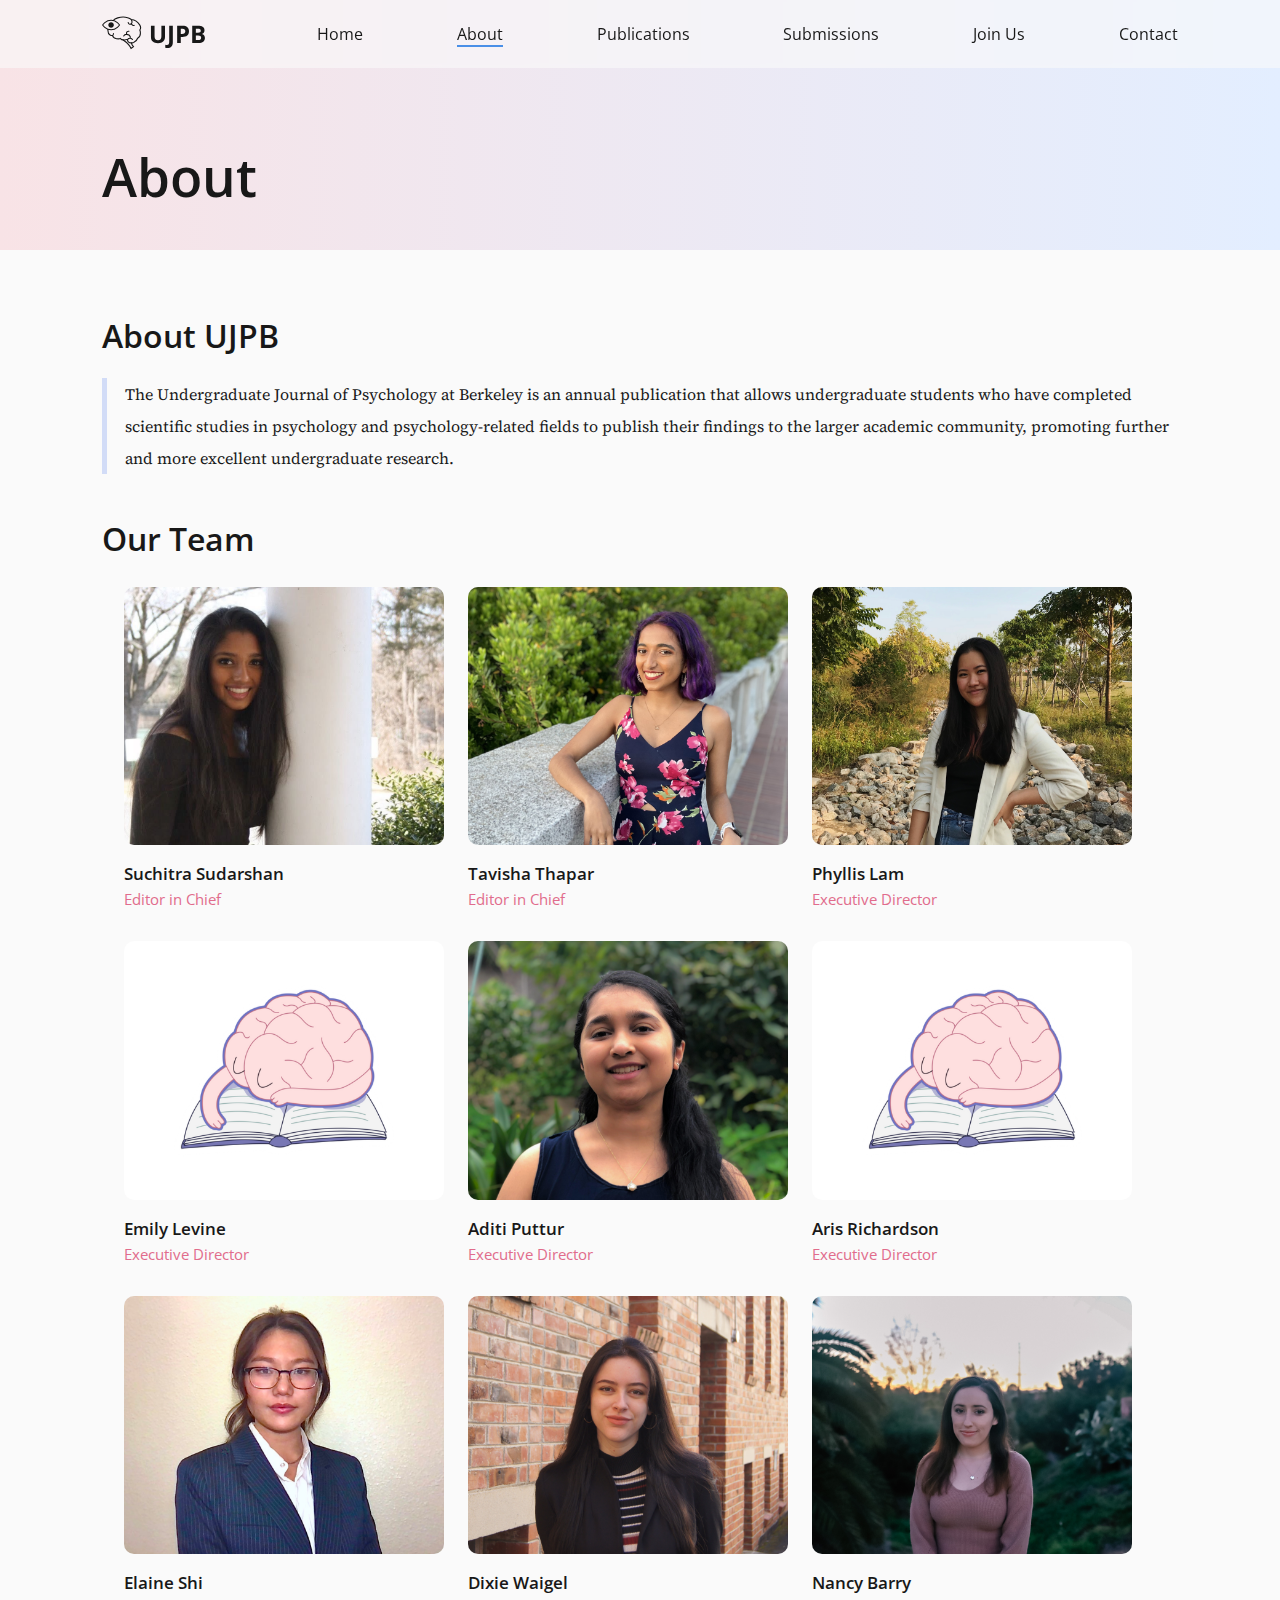
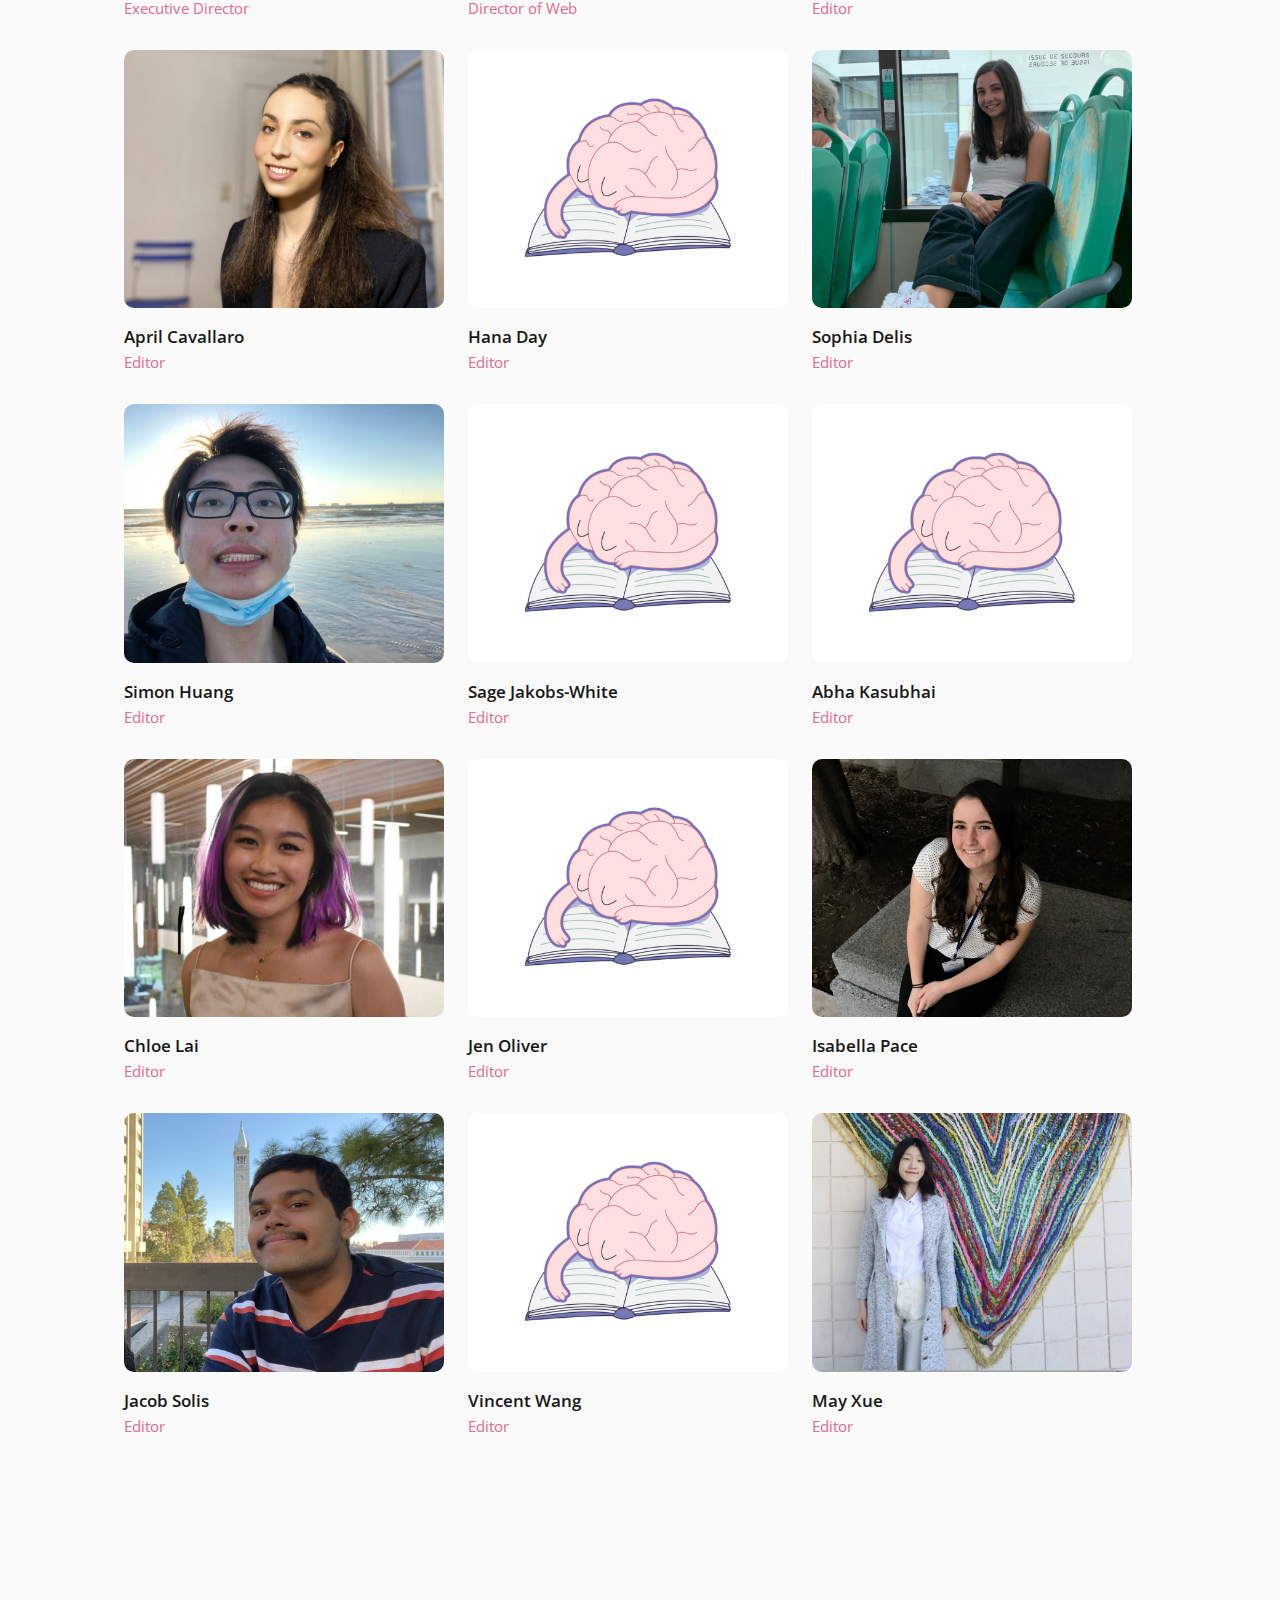
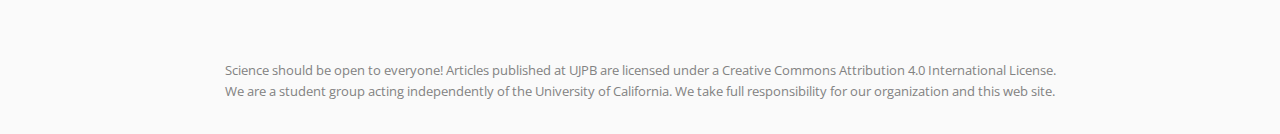
==== commit 18053aca: "UJPB - Major website fixing, pdf thumbnails, side nav" ====
--- a/about.html
+++ b/about.html
@@ -48,171 +48,153 @@
                     <div class="burger">
                         <img src="assets/img/burger.svg">
                     </div>
+                    <nav id="hidden-nav">
+                        <ul>
+                            <li><a href="index.html">Home</a></li>
+                            <li><a href="about.html" class="current">About</a></li>
+                            <li><a href="publications.html">Publications</a></li>
+                            <li><a href="submissions.html">Submissions</a></li>
+                            <li><a href="joinus.html">Join Us</a></li>
+                            <li><a href="contact.html">Contact</a></li>
+                        </ul>
+                    </nav>
                 </div>
             </section>
-            
         </header>
 
-        <section class="banner">
-            <h1 id="banner-title">About</h1>
-        </section>
-        
-        <section class="content">
-            <h3>About UJPB</h3>
-
-            <p id="purple-line">The Undergraduate Journal of Psychology at Berkeley is an annual publication 
-                that allows undergraduate students who have completed scientific studies in 
-                psychology and psychology-related fields to publish their findings to the larger 
-                academic community, promoting further and more excellent undergraduate research.</p>
-
-            <h3>Our Team</h3>
-            <!-- ALL MEMBER IMAGES, NAMES, AND POSITIONS HERE-->
-            <div class="team-members">
-                <div class="member">
-                    <img src="assets/img/members/suchitra-sudarsha.png" class="member-picture"> 
-                    <p class="member-name">Suchitra Sudarshan</p>
-                    <p class="member-position">Editor in Chief</p>
+        <section class="content-holder">
+            <div class="banner content">
+                <h1 id="banner-title">About</h1>
+            </div>
+            <div class="content">
+                <div class="content-items">
+                    <h3>About UJPB</h3>
+
+                    <p id="purple-line">The Undergraduate Journal of Psychology at Berkeley is an annual publication 
+                        that allows undergraduate students who have completed scientific studies in 
+                        psychology and psychology-related fields to publish their findings to the larger 
+                        academic community, promoting further and more excellent undergraduate research.
+                    </p>
+                    
+                    <h3>Our Team</h3>
+                    <!-- ALL MEMBER IMAGES, NAMES, AND POSITIONS HERE-->
+
+                    <div class="team-members">
+                        <div class="member">
+                            <img src="assets/img/members/suchitra-sudarsha.png" class="member-picture"> 
+                            <p class="member-name">Suchitra Sudarshan</p>
+                            <p class="member-position">Editor in Chief</p>
+                        </div>
+                        <div class="member">
+                            <img src="assets/img/members/tavisha-thapar.png" class="member-picture"> 
+                            <p class="member-name">Tavisha Thapar</p>
+                            <p class="member-position">Editor in Chief</p>
+                        </div>
+                        <div class="member">
+                            <img src="assets/img/members/phyllis-lam.png" class="member-picture"> 
+                            <p class="member-name">Phyllis Lam</p>
+                            <p class="member-position">Executive Director</p>
+                        </div>
+                        <div class="member">
+                            <img src="assets/img/default-image.png" class="member-picture"> 
+                            <p class="member-name">Emily Levine</p>
+                            <p class="member-position">Executive Director</p>
+                        </div>
+                        <div class="member">
+                            <img src="assets/img/members/aditi-puttur.png" class="member-picture"> 
+                            <p class="member-name">Aditi Puttur</p>
+                            <p class="member-position">Executive Director</p>
+                        </div>
+                        <div class="member">
+                            <img src="assets/img/default-image.png" class="member-picture"> 
+                            <p class="member-name">Aris Richardson</p>
+                            <p class="member-position">Executive Director</p>
+                        </div>
+                        <div class="member">
+                            <img src="assets/img/members/elaine-shi.png" class="member-picture"> 
+                            <p class="member-name">Elaine Shi</p>
+                            <p class="member-position">Executive Director</p>
+                        </div>
+                        <div class="member">
+                            <img src="assets/img/members/dixie-waigel.png" class="member-picture"> 
+                            <p class="member-name">Dixie Waigel</p>
+                            <p class="member-position">Director of Web</p>
+                        </div>
+                        <div class="member">
+                            <img src="assets/img/members/nancy-barry.png" class="member-picture"> 
+                            <p class="member-name">Nancy Barry</p>
+                            <p class="member-position">Editor</p>
+                        </div>
+                        <div class="member">
+                            <img src="assets/img/members/april-cavallaro.png" class="member-picture"> 
+                            <p class="member-name">April Cavallaro</p>
+                            <p class="member-position">Editor</p>
+                        </div>
+                        <div class="member">
+                            <img src="assets/img/default-image.png" class="member-picture"> 
+                            <p class="member-name">Hana Day</p>
+                            <p class="member-position">Editor</p>
+                        </div>
+                        <div class="member">
+                            <img src="assets/img/members/sophia-delis.png" class="member-picture"> 
+                            <p class="member-name">Sophia Delis</p>
+                            <p class="member-position">Editor</p>
+                        </div>
+                        <div class="member">
+                            <img src="assets/img/members/simon-huang.png" class="member-picture"> 
+                            <p class="member-name">Simon Huang</p>
+                            <p class="member-position">Editor</p>
+                        </div>
+                        <div class="member">
+                            <img src="assets/img/default-image.png" class="member-picture"> 
+                            <p class="member-name">Sage Jakobs-White</p>
+                            <p class="member-position">Editor</p>
+                        </div>
+                        <div class="member">
+                            <img src="assets/img/default-image.png" class="member-picture"> 
+                            <p class="member-name">Abha Kasubhai</p>
+                            <p class="member-position">Editor</p>
+                        </div>
+                        <div class="member">
+                            <img src="assets/img/members/chloe-lai.png" class="member-picture"> 
+                            <p class="member-name">Chloe Lai</p>
+                            <p class="member-position">Editor</p>
+                        </div>
+                        <div class="member">
+                            <img src="assets/img/default-image.png" class="member-picture"> 
+                            <p class="member-name">Jen Oliver</p>
+                            <p class="member-position">Editor</p>
+                        </div>
+                        <div class="member">
+                            <img src="assets/img/members/isabella-pace.png" class="member-picture"> 
+                            <p class="member-name">Isabella Pace</p>
+                            <p class="member-position">Editor</p>
+                        </div>
+                        <div class="member">
+                            <img src="assets/img/members/jacob-solis.png" class="member-picture"> 
+                            <p class="member-name">Jacob Solis</p>
+                            <p class="member-position">Editor</p>
+                        </div>
+                        <div class="member">
+                            <img src="assets/img/default-image.png" class="member-picture"> 
+                            <p class="member-name">Vincent Wang</p>
+                            <p class="member-position">Editor</p>
+                        </div>
+                        <div class="member">
+                            <img src="assets/img/members/may-xue.png" class="member-picture"> 
+                            <p class="member-name">May Xue</p>
+                            <p class="member-position">Editor</p>
+                        </div>
+                        <!-- TEMPLATE MEMBER W/ DEFAULT IMAGE
+                        <div class="member">
+                            <img src="assets/img/default-image.png" class="member-picture"> 
+                            <p class="member-name">Name</p>
+                            <p class="member-position">Position</p>
+                        </div>
+                        -->
+                    </div>
                 </div>
-                <div class="member">
-                    <img src="assets/img/members/tavisha-thapar.png" class="member-picture"> 
-                    <p class="member-name">Tavisha Thapar</p>
-                    <p class="member-position">Editor in Chief</p>
-                </div>
-                <div class="member">
-                    <img src="assets/img/members/phyllis-lam.png" class="member-picture"> 
-                    <p class="member-name">Phyllis Lam</p>
-                    <p class="member-position">Executive Director</p>
-                </div>
-                <div class="member">
-                    <img src="assets/img/default-image.png" class="member-picture"> 
-                    <p class="member-name">Emily Levine</p>
-                    <p class="member-position">Executive Director</p>
-                </div>
-                <div class="member">
-                    <img src="assets/img/members/aditi-puttur.png" class="member-picture"> 
-                    <p class="member-name">Aditi Puttur</p>
-                    <p class="member-position">Executive Director</p>
-                </div>
-                <div class="member">
-                    <img src="assets/img/default-image.png" class="member-picture"> 
-                    <p class="member-name">Aris Richardson</p>
-                    <p class="member-position">Executive Director</p>
-                </div>
-                <div class="member">
-                    <img src="assets/img/members/elaine-shi.png" class="member-picture"> 
-                    <p class="member-name">Elaine Shi</p>
-                    <p class="member-position">Executive Director</p>
-                </div>
-                <div class="member">
-                    <img src="assets/img/members/dixie-waigel.png" class="member-picture"> 
-                    <p class="member-name">Dixie Waigel</p>
-                    <p class="member-position">Director of Web</p>
-                </div>
-                <div class="member">
-                    <img src="assets/img/members/nancy-barry.png" class="member-picture"> 
-                    <p class="member-name">Nancy Barry</p>
-                    <p class="member-position">Editor</p>
-                </div>
-                <div class="member">
-                    <img src="assets/img/members/april-cavallaro.png" class="member-picture"> 
-                    <p class="member-name">April Cavallaro</p>
-                    <p class="member-position">Editor</p>
-                </div>
-                <div class="member">
-                    <img src="assets/img/default-image.png" class="member-picture"> 
-                    <p class="member-name">Hana Day</p>
-                    <p class="member-position">Editor</p>
-                </div>
-                <div class="member">
-                    <img src="assets/img/members/sophia-delis.png" class="member-picture"> 
-                    <p class="member-name">Sophia Delis</p>
-                    <p class="member-position">Editor</p>
-                </div>
-                <div class="member">
-                    <img src="assets/img/members/simon-huang.png" class="member-picture"> 
-                    <p class="member-name">Simon Huang</p>
-                    <p class="member-position">Editor</p>
-                </div>
-                <div class="member">
-                    <img src="assets/img/default-image.png" class="member-picture"> 
-                    <p class="member-name">Sage Jakobs-White</p>
-                    <p class="member-position">Editor</p>
-                </div>
-                <div class="member">
-                    <img src="assets/img/default-image.png" class="member-picture"> 
-                    <p class="member-name">Abha Kasubhai</p>
-                    <p class="member-position">Editor</p>
-                </div>
-                <div class="member">
-                    <img src="assets/img/members/chloe-lai.png" class="member-picture"> 
-                    <p class="member-name">Chloe Lai</p>
-                    <p class="member-position">Editor</p>
-                </div>
-                <div class="member">
-                    <img src="assets/img/default-image.png" class="member-picture"> 
-                    <p class="member-name">Jen Oliver</p>
-                    <p class="member-position">Editor</p>
-                </div>
-                <div class="member">
-                    <img src="assets/img/members/isabella-pace.png" class="member-picture"> 
-                    <p class="member-name">Isabella Pace</p>
-                    <p class="member-position">Editor</p>
-                </div>
-                <div class="member">
-                    <img src="assets/img/members/jacob-solis.png" class="member-picture"> 
-                    <p class="member-name">Jacob Solis</p>
-                    <p class="member-position">Editor</p>
-                </div>
-                <div class="member">
-                    <img src="assets/img/default-image.png" class="member-picture"> 
-                    <p class="member-name">Vincent Wang</p>
-                    <p class="member-position">Editor</p>
-                </div>
-                <div class="member">
-                    <img src="assets/img/members/may-xue.png" class="member-picture"> 
-                    <p class="member-name">May Xue</p>
-                    <p class="member-position">Editor</p>
-                </div>
-                <!-- TEMPLATE MEMBER W/ DEFAULT IMAGE
-                <div class="member">
-                    <img src="assets/img/default-image.png" class="member-picture"> 
-                    <p class="member-name">Name</p>
-                    <p class="member-position">Position</p>
-                </div>
-                -->
             </div>
-            
-            <!-- SIMPLIFIED TEAM
-            <h4>Editors in Chief</h4> 
-            <h6>Tavisha Thapar</h6> 
-            <h6>Suchitra Sudarsha</h6>
-
-            <h4>Executive Directors</h4>
-            <h6>Phyllis Lam</h6> 
-            <h6>Emily Levine</h6> 
-            <h6>Aditi Puttur</h6> 
-            <h6>Aris Richardson</h6> 
-            <h6>Elaine Shi</h6> 
-
-            <h4>Editors</h4>
-            <h6>Nancy Barry</h6> 
-            <h6>April Cavallaro</h6>
-            <h6>Hana Day</h6>
-            <h6>Sophia Delis</h6> 
-            <h6>Simon Huang</h6> 
-            <h6>Sage Jakobs-White</h6> 
-            <h6>Abha Kasubhai</h6> 
-            <h6>Chloe Lai</h6> 
-            <h6>Jen Oliver</h6> 
-            <h6>Isabella Pace</h6> 
-            <h6>Jacob Solis</h6> 
-            <h6>Vincent Wang</h6> 
-            <h6>May Xue</h6>
-
-            <h4>Director of Web</h4>
-            <h6>Dixie Waigel</h6>
-            -->
-            
         </section>
 
         <footer>
@@ -222,6 +204,7 @@
             We are a student group acting independently of the University of California. We take full responsibility for our organization and this web site.
             <br>
         </footer>
-        <script src="" async defer></script>
+
+        <script src="assets/javascript/script.js" defer></script>
     </body>
 </html>--- a/assets/css/main.css
+++ b/assets/css/main.css
@@ -1,5 +1,3 @@
-/* Whole Page */
-
 html, body, div, span, applet, object,
 iframe, h1, h2, h3, h4, h5, h6, p, blockquote,
 pre, a, abbr, acronym, address, big, cite,
@@ -19,6 +17,10 @@
 	vertical-align: baseline;
 }
 
+html {
+    scroll-behavior: smooth;
+}
+
 @keyframes fadein {
     from { opacity: 0}
     to   { opacity: 1}
@@ -26,30 +28,23 @@
 
 body {
     font-family: 'Open Sans', sans-serif;
-    display: block;
     color: #181818;
     background: #fafafa;
     line-height: 1;
     animation: fadein 1s;
     height: 100%;
-    width: 100%;
-    max-width: 1440px;
+    width: 100%; 
     min-width: 320px;
     overflow-x: hidden;
-    user-select: none;
-    
+    user-select: none;  
 }
 
 a {
-    text-decoration: none;
-}
-
-/* Nav Bar */
-
-nav a {
     color: inherit; /* remove blue link colour */
     text-decoration: inherit; /* no underline */
 }
+
+/* HEADER */
 
 header {
     width: 100%;
@@ -59,7 +54,7 @@
     padding: 1rem 0;
     z-index: 100;
     background-color: rgba(250, 250, 250, 0.6);
-    transition: 0.5s;
+    backdrop-filter: blur(2px);
     display: -moz-flex;
 	display: -webkit-flex;
 	display: -ms-flex;
@@ -87,16 +82,26 @@
 nav ul {
     display: flex;
     flex-direction: row;
-    justify-content: space-around;
+    justify-content: space-between;
 }
 
 li {
     list-style-type: none;
 }
 
+li a {
+    border-bottom: 0px solid #4A8FE7;
+    transition: 0.1s;
+}
+
 li a:hover {
-    border-bottom: 4px solid #4A8FE7;
+    border-bottom: 2px solid #4A8FE7;
     transition: 0.2s;
+}
+
+li a:active {
+    border-bottom: 2px solid #E16C8C;
+    transition: 0.1s;
 }
 
 .burger {
@@ -106,10 +111,41 @@
 }
 
 .current {
-    border-bottom: 4px solid #4A8FE7;
-}
-
-/* Content */
+    border-bottom: 2px solid #4A8FE7;
+}
+
+#hidden-nav {
+    transition: transform 0.5s ease-in;
+    display: block;
+    position: absolute;
+    right: 0px;
+    height: 92vh;
+    top: 68px;
+    background-color: rgba(250, 250, 250, 0.6);
+    display: flex;
+    flex-direction: column;
+    align-items: center;
+    width: 50%;
+    transform: translateX(100%);
+    transition: transform 0.5s ease-in;
+}
+
+#hidden-nav ul {
+    display: flex;
+    flex-direction: column;
+    justify-content: center;
+    align-items: center;
+}
+
+#hidden-nav li {
+    padding: 0.8rem 0;
+}
+
+#hidden-nav .current {
+    font-weight: 600;
+}
+
+/* TEXT STYLES */
 
 h1 {
     font-size: 40pt;
@@ -155,22 +191,62 @@
     padding-left: 32pt;
 }
 
+.content-holder {
+    width: 100%;
+    left: 0;
+    top: 0;
+    padding-bottom: 10rem;
+    display: -moz-flex;
+	display: -webkit-flex;
+	display: -ms-flex;
+    display: flex;
+    flex-direction: column;
+    justify-content: center;
+    align-items: center;
+}
+
+.content {
+    max-width: 1440px;
+    width: 100%;
+}
+
+.content-items {
+    margin-top: 2rem;
+    padding: 0 8%;
+    display: flex;
+    flex-direction: column;
+}
+
 .banner {
     min-height: 250px;
+    background: linear-gradient(to right, rgba(248,227,230,1), rgba(227,238,255,1));
+    width: 100%;
+    max-width: 1440px;
+    display: flex;
+    flex-direction: column;
+}
+
+#banner-title {
     padding: 0 8%;
-    background: linear-gradient(to right, rgba(248,227,230,1), rgba(227,238,255,1));
-}
-
-#banner-title {
     padding-top: 140px;
 }
 
+/* OLD CONTENT CSS
+.content-holder {
+    width: 100%;
+    display: flex;
+    flex-direction: column;
+    justify-content: center;
+}
+
 .content {
+    max-width: 1440px;
     display: flex;
     flex-direction: column;
     padding: 0 8%;
     margin-top: 2rem;
 }
+*/
 
 #left-box {
     flex-direction: column;
@@ -203,6 +279,7 @@
     display: flex;
     flex-direction: row;
     align-items: center;
+    flex-wrap: wrap;
 }
 
 .button {
@@ -346,6 +423,7 @@
 .tags {
     display: flex;
     flex-direction: row;
+    height: 100%;
 }
 
 .tag {
@@ -356,9 +434,71 @@
     padding: 6px 8px;
     margin-right: 8px;
     border-radius: 8px;
+
+}
+
+.previous-publications {
+    display: flex;
+    flex-direction: row;
+    flex-wrap: wrap;
+    justify-content: center;
+    align-items: center;
+    margin-top: 16px;
+}
+
+.publication {
+    display: flex;
+    flex-direction: row;
+    justify-content: center;
+    align-items: center;
+    margin-right: 4%;
+    margin-top: 24px;
+}
+
+.publication-thumbnail {
+    max-width: 10rem;
+}
+
+.picture {
+    width: 100%;
+}
+
+.publication-info {
+    margin-left: 24px;
+}
+
+.title-tags {
+    display: flex;
+    flex-direction: row;
+    align-items: center;
+}
+
+.volume {
+    line-height: normal;
+    margin: 0;
+    margin-right: 8px;
 }
 
 /* Footer */
+
+footer {
+    bottom: 0;
+    z-index: 1;
+    background-color: rgba(250, 250, 250, 0.7);
+    color: #828282;
+    display: -moz-flex;
+	display: -webkit-flex;
+	display: -ms-flex;
+    padding: 2rem 8%;
+    display: flex;
+    flex-direction: column;
+    justify-content: center;
+    align-items: center;
+    font-size: 10pt;
+    line-height: 16pt;
+}
+
+/* OLD FOOTER
 
 footer {
     position: relative;
@@ -379,6 +519,8 @@
     line-height: 16pt;
 }
 
+*/
+
 @media (max-width: 1279px) {
     h1 {
         font-size: 32pt;
@@ -392,38 +534,22 @@
     h1 {
         font-size: 24pt;
     }
-    nav {
-        position: absolute;
-        right: 0px;
-        height: 92vh;
-        top: 68px;
-        background-color: rgba(250, 250, 250, 0.6);
-        display: flex;
-        flex-direction: column;
-        align-items: center;
-        width: 50%;
-        transform: translateX(100%);
-        transition: transform 0.5s ease-in;
-    }
-    nav ul{ 
-        flex-direction: column;
-        justify-content: space-around;
-        height: 80%;
-    }
-    nav li {
-        opacity: 0;
-    }
+    
     .burger {
         display: block;
     }
+    nav {
+        display: none;
+    }
     p {
-        font-size: 12pt;
-        line-height: 28pt;
+        font-size: 11pt;
+        line-height: 20pt;
     }
     #home-buttons {
         flex-direction: column;
         align-items: flex-start;
     }
+    
 }
 
 @media (max-width: 480px) {
@@ -443,7 +569,3 @@
         max-width: 80%;
     }
 }
-
-.nav-active {
-    transform: translateX(0%);
-}
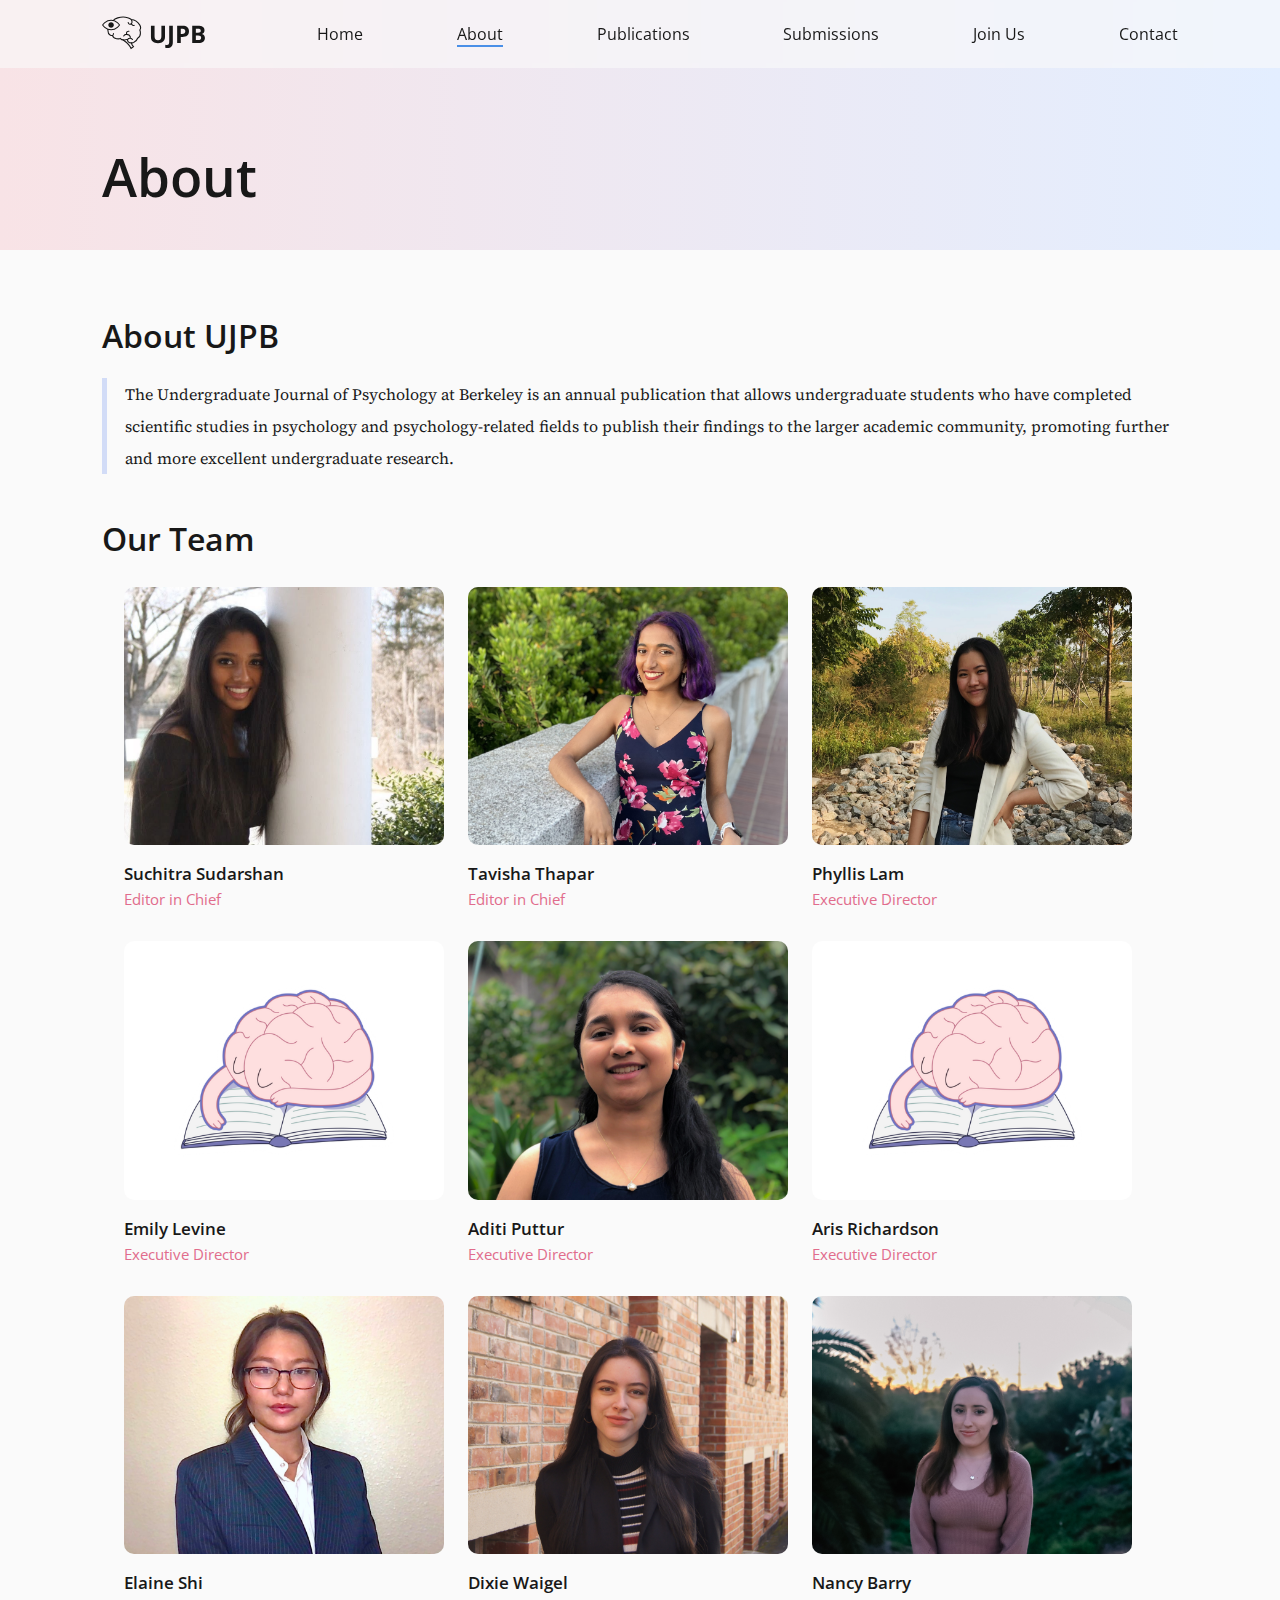
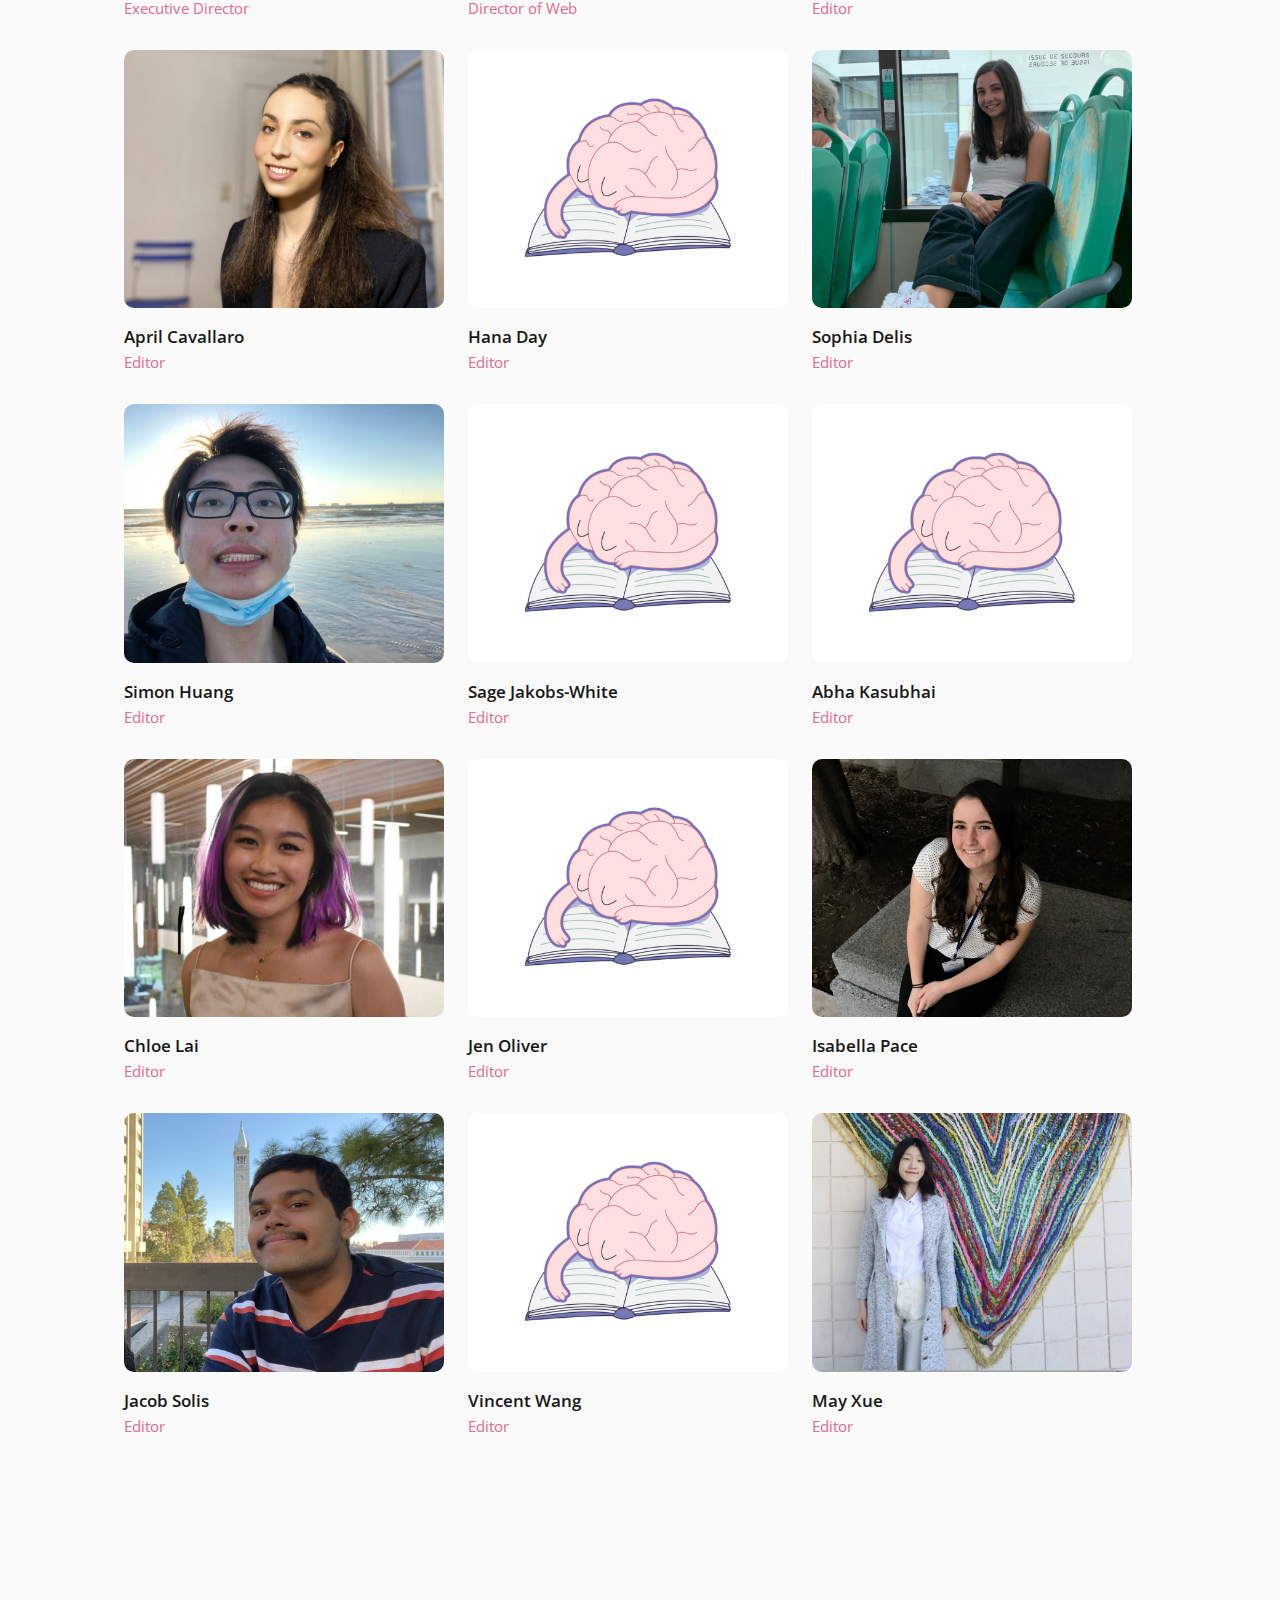
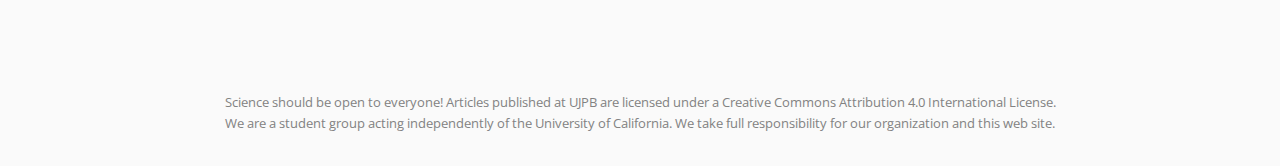
==== commit 7bcfa7f7: "UJPB - Fixing banners and footers" ====
--- a/about.html
+++ b/about.html
@@ -62,10 +62,14 @@
             </section>
         </header>
 
-        <section class="content-holder">
-            <div class="banner content">
+        <section class="content-holder banner">
+            <div class="content">
                 <h1 id="banner-title">About</h1>
             </div>
+        </section>
+
+        <section class="content-holder">
+
             <div class="content">
                 <div class="content-items">
                     <h3>About UJPB</h3>
--- a/assets/css/main.css
+++ b/assets/css/main.css
@@ -195,13 +195,12 @@
     width: 100%;
     left: 0;
     top: 0;
-    padding-bottom: 10rem;
+
     display: -moz-flex;
 	display: -webkit-flex;
 	display: -ms-flex;
     display: flex;
     flex-direction: column;
-    justify-content: center;
     align-items: center;
 }
 
@@ -220,10 +219,6 @@
 .banner {
     min-height: 250px;
     background: linear-gradient(to right, rgba(248,227,230,1), rgba(227,238,255,1));
-    width: 100%;
-    max-width: 1440px;
-    display: flex;
-    flex-direction: column;
 }
 
 #banner-title {
@@ -309,6 +304,13 @@
     transition: 0.2s;
 }
 
+#browse-button:active {
+    color: white;
+    background-color: #E16C8C;
+    border-color: #E16C8C;
+    transition: 0.1s;
+}
+
 #new-button {
     color: white;
     background-color: #4A8FE7;
@@ -318,6 +320,12 @@
 #new-button:hover {
     background-color: #181818;
     transition: 0.2s;
+}
+
+#new-button:active {
+    background-color: #E16C8C;
+    border-color: #E16C8C;
+    transition: 0.1s;
 }
 
 #right-box {
@@ -483,6 +491,7 @@
 
 footer {
     bottom: 0;
+    margin-top: 12rem;
     z-index: 1;
     background-color: rgba(250, 250, 250, 0.7);
     color: #828282;
